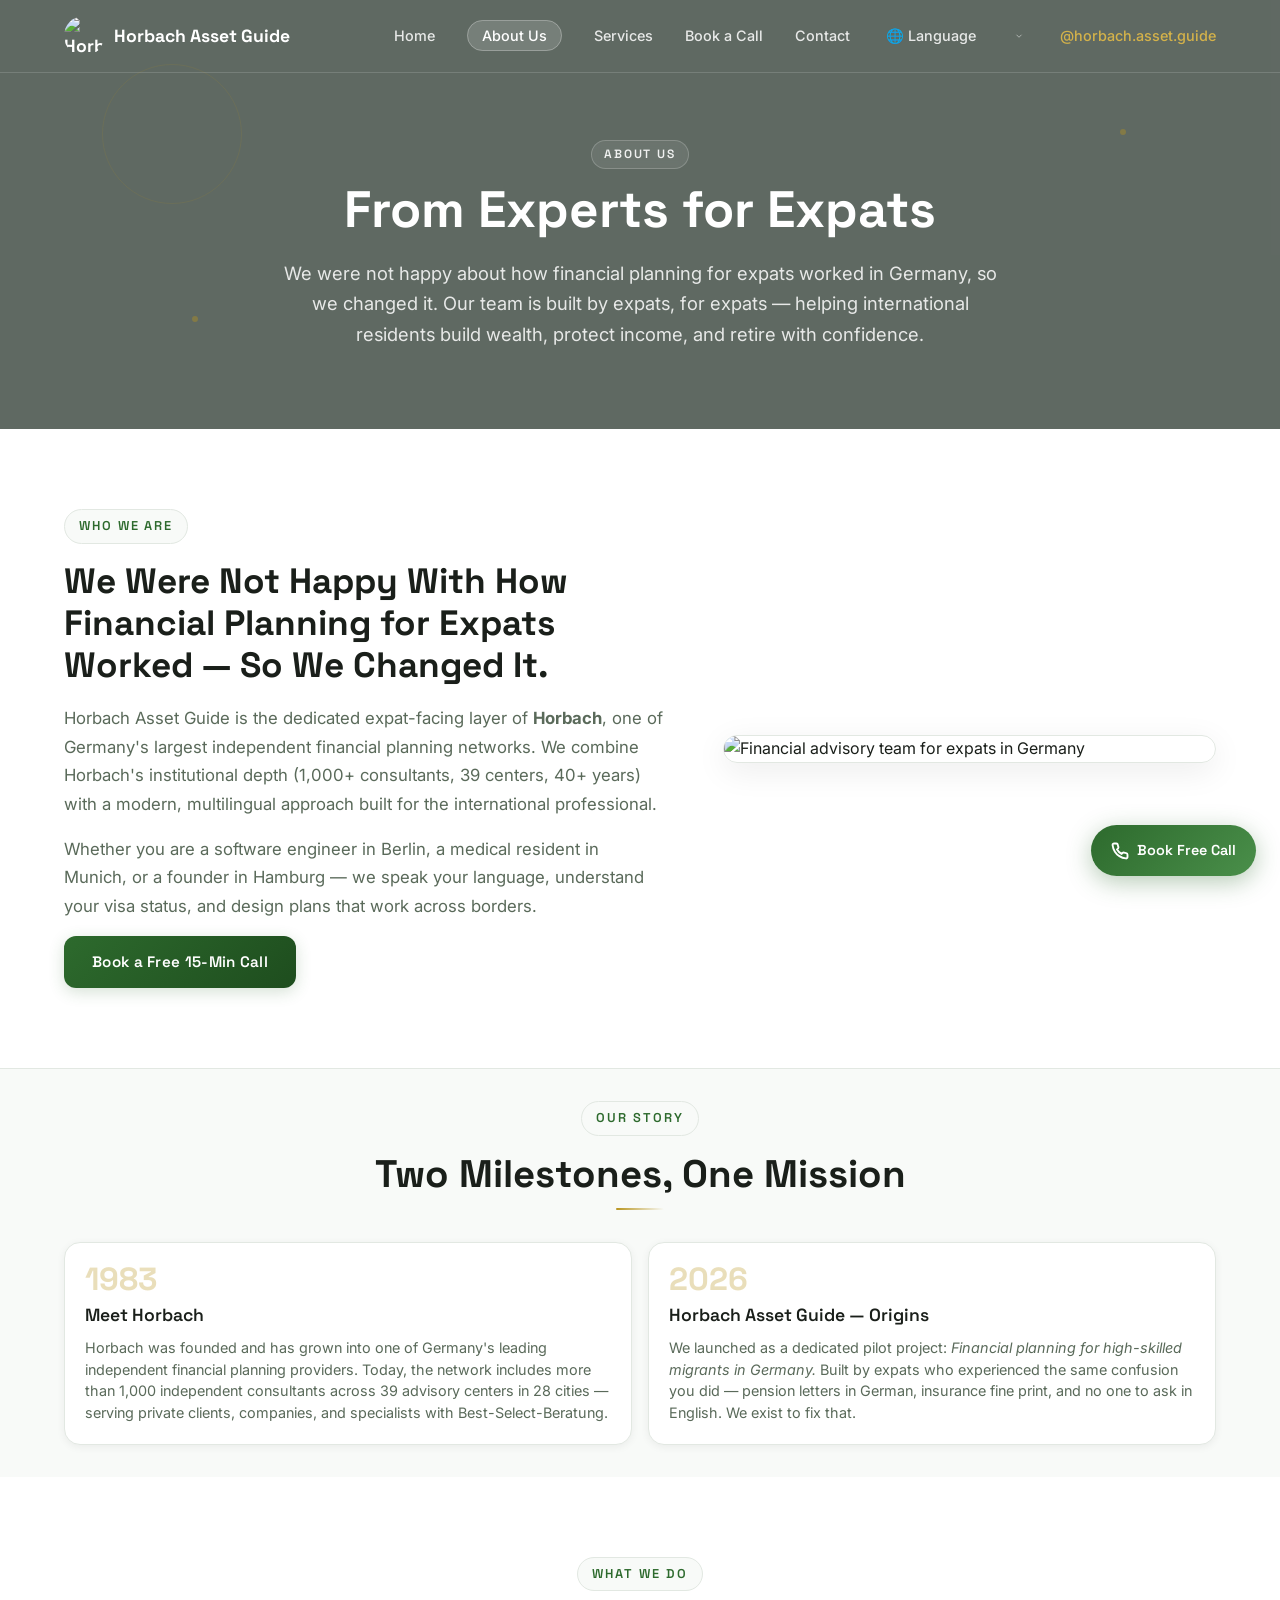
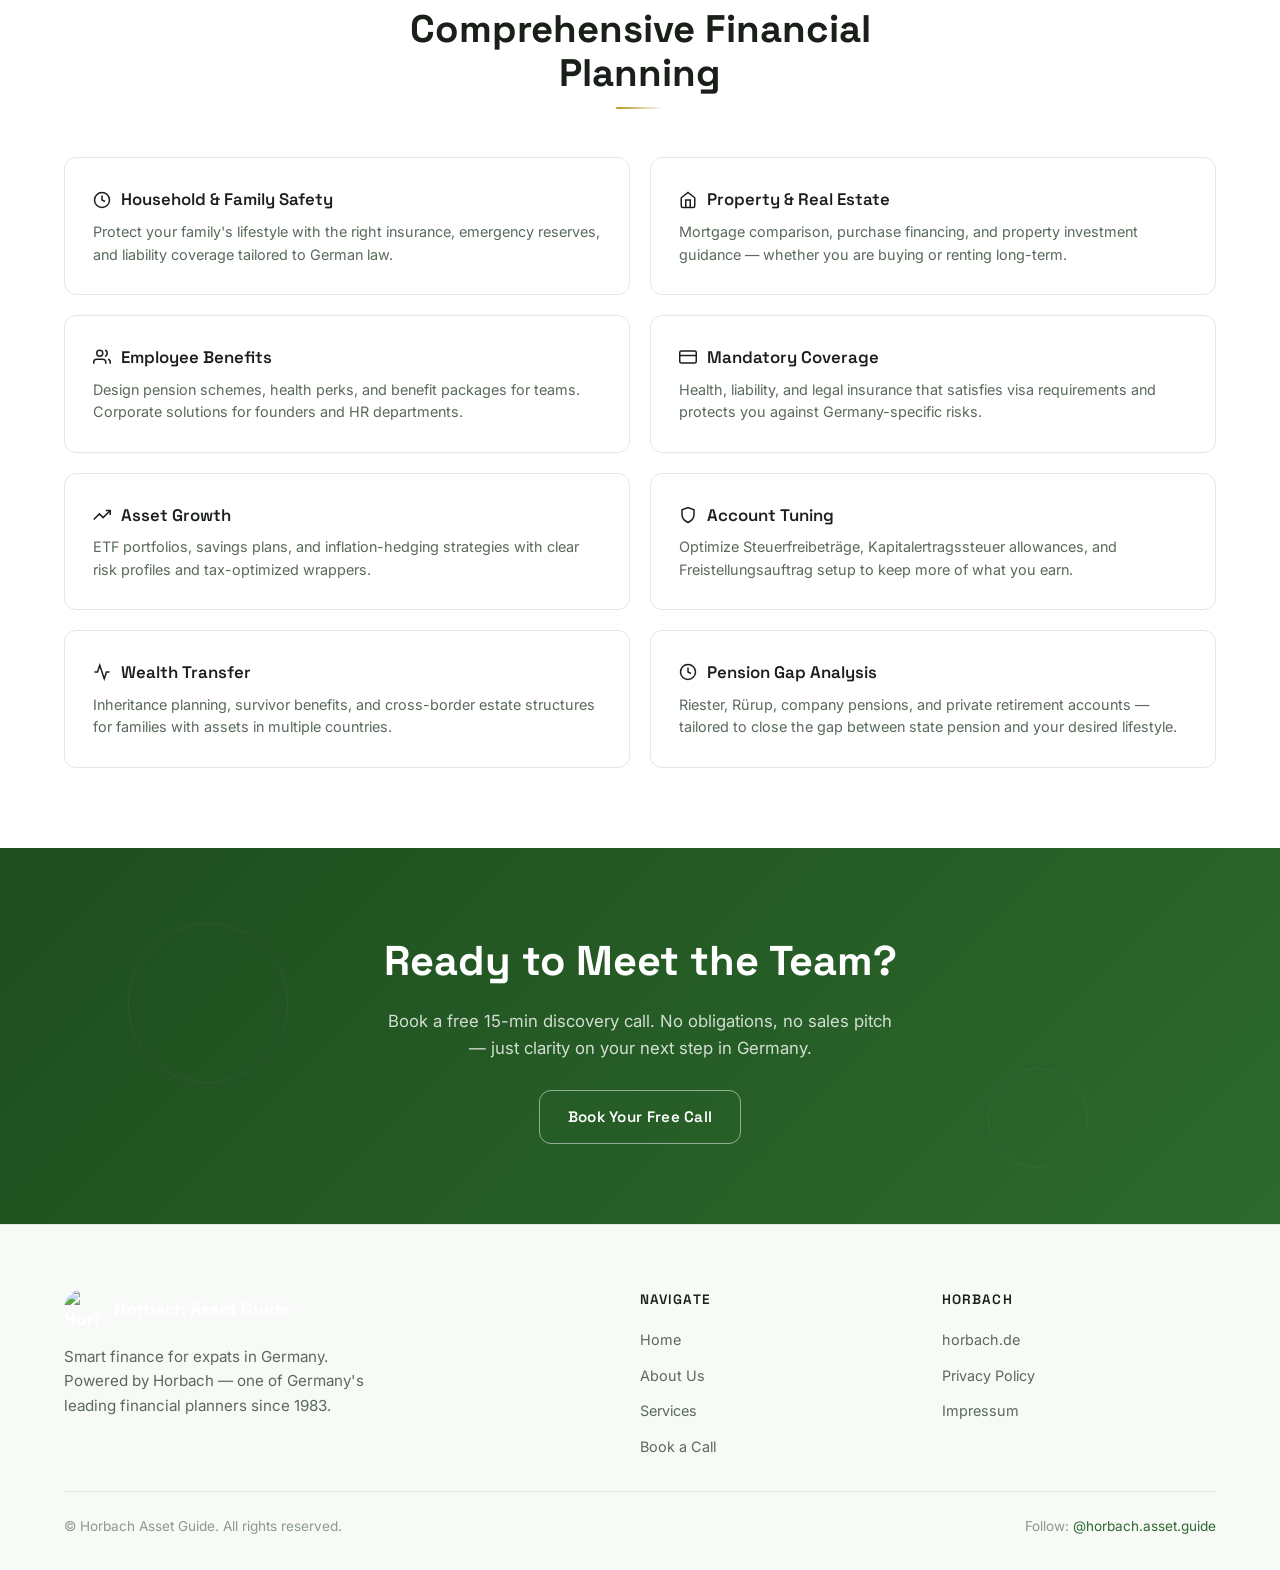
==== about.html @ ca07111d "Fix mobile menu: language card styling and active link visibility on scroll - Wrap language select i" ====
<!DOCTYPE html>
<html lang="en">
<head>
    <meta charset="UTF-8">
    <meta name="viewport" content="width=device-width, initial-scale=1.0">
    <title>About Us — Horbach Asset Guide</title>
    <meta name="description" content="From experts for expats. Horbach Asset Guide is the dedicated expat-facing layer of Horbach, one of Germany's leading financial planners since 1983.">
    <link rel="icon" type="image/png" href="logo.png">
    <link rel="preconnect" href="https://fonts.googleapis.com">
    <link rel="preconnect" href="https://fonts.gstatic.com" crossorigin>
    <link href="https://fonts.googleapis.com/css2?family=Inter:wght@300;400;500;600;700;800&family=Space+Grotesk:wght@400;500;600;700&display=swap" rel="stylesheet">
    <link rel="stylesheet" href="styles.css">
    <style>
        .abt-hero {
            position: relative;
            padding: 140px 0 80px;
            background: url('about-hero-bg.png') center/cover no-repeat;
            overflow: hidden;
        }
        .abt-hero::after {
            content: '';
            position: absolute;
            inset: 0;
            background: rgba(10, 25, 15, 0.65);
        }
        .abt-hero-deco {
            position: absolute;
            inset: 0;
            pointer-events: none;
            z-index: 1;
        }
        .abt-hero-content {
            position: relative;
            z-index: 2;
            text-align: center;
            max-width: 720px;
            margin: 0 auto;
        }
        .abt-hero h1 {
            font-family: var(--font-display);
            font-size: clamp(2.2rem, 5vw, 3.2rem);
            font-weight: 700;
            line-height: 1.15;
            color: #fff;
            margin-bottom: 18px;
        }
        .abt-hero p {
            font-size: 1.15rem;
            color: rgba(255,255,255,0.85);
            line-height: 1.65;
        }
        .abt-mission {
            padding: 80px 0;
            background: var(--color-bg);
        }
        .abt-mission-grid {
            display: grid;
            grid-template-columns: 1.1fr 0.9fr;
            gap: 56px;
            align-items: center;
        }
        @media (max-width: 900px) {
            .abt-mission-grid { grid-template-columns: 1fr; gap: 36px; }
        }
        .abt-mission-text h2 {
            font-family: var(--font-display);
            font-size: clamp(1.6rem, 3.5vw, 2.2rem);
            font-weight: 700;
            color: var(--color-text);
            margin-bottom: 18px;
            line-height: 1.2;
        }
        .abt-mission-text p {
            font-size: 1.05rem;
            color: var(--color-text-muted);
            line-height: 1.7;
            margin-bottom: 16px;
        }
        .abt-mission-visual {
            border-radius: var(--radius-lg);
            overflow: hidden;
            box-shadow: var(--shadow-md);
            border: 1px solid var(--color-border);
        }
        .abt-mission-visual img {
            width: 100%;
            height: auto;
            display: block;
        }
        .abt-timeline {
            padding: 32px 0;
            background: var(--color-bg-elevated);
            border-top: 1px solid var(--color-border);
        }
        .timeline-grid {
            display: grid;
            grid-template-columns: 1fr 1fr;
            gap: 16px;
            margin-top: 20px;
        }
        @media (max-width: 768px) {
            .timeline-grid { grid-template-columns: 1fr; }
        }
        .timeline-card {
            background: var(--color-bg-card);
            border: 1px solid var(--color-border);
            border-radius: var(--radius-lg);
            padding: 20px;
            transition: all var(--transition);
            box-shadow: var(--shadow-sm);
            position: relative;
            overflow: hidden;
        }
        .timeline-card:hover {
            border-color: var(--color-border-hover);
            transform: translateY(-3px);
            box-shadow: var(--shadow-md);
        }
        .timeline-card::before {
            content: '';
            position: absolute;
            top: 0;
            left: 0;
            right: 0;
            height: 2px;
            background: linear-gradient(90deg, var(--color-gold), var(--color-green));
            opacity: 0;
            transition: opacity 0.3s;
        }
        .timeline-card:hover::before { opacity: 1; }
        .timeline-year {
            font-family: var(--font-display);
            font-size: 2rem;
            font-weight: 700;
            color: var(--color-gold);
            opacity: 0.3;
            line-height: 1;
            margin-bottom: 6px;
        }
        .timeline-card h3 {
            font-family: var(--font-display);
            font-size: 1.1rem;
            font-weight: 600;
            margin-bottom: 8px;
            color: var(--color-text);
        }
        .timeline-card p {
            font-size: 0.9rem;
            color: var(--color-text-muted);
            line-height: 1.5;
        }
        .abt-focus {
            padding: 80px 0;
            background: var(--color-bg);
        }
        .focus-list {
            display: grid;
            grid-template-columns: repeat(2, 1fr);
            gap: 20px;
            margin-top: 48px;
        }
        @media (max-width: 768px) {
            .focus-list { grid-template-columns: 1fr; }
        }
        .focus-item {
            background: var(--color-bg-card);
            border: 1px solid var(--color-border);
            border-radius: var(--radius-md);
            padding: 28px;
            transition: all var(--transition);
        }
        .focus-item:hover {
            border-color: var(--color-green);
            transform: translateY(-3px);
            box-shadow: var(--shadow-sm);
        }
        .focus-item h4 {
            font-family: var(--font-display);
            font-size: 1.05rem;
            font-weight: 600;
            margin-bottom: 8px;
            color: var(--color-text);
            display: flex;
            align-items: center;
            gap: 10px;
        }
        .focus-item p {
            font-size: 0.9rem;
            color: var(--color-text-muted);
            line-height: 1.55;
        }
        .abt-cta {
            padding: 80px 0;
            background: linear-gradient(135deg, var(--color-green-dark), var(--color-green));
            text-align: center;
            position: relative;
            overflow: hidden;
        }
        .abt-cta .deco-ring {
            border-color: rgba(255,255,255,0.15);
            opacity: 0.3;
        }
        .abt-cta h2 {
            font-family: var(--font-display);
            font-size: clamp(1.8rem, 4vw, 2.6rem);
            font-weight: 700;
            color: #fff;
            margin-bottom: 14px;
            position: relative;
            z-index: 1;
        }
        .abt-cta p {
            font-size: 1.05rem;
            color: rgba(255,255,255,0.8);
            margin-bottom: 28px;
            max-width: 520px;
            margin-left: auto;
            margin-right: auto;
            position: relative;
            z-index: 1;
        }
    </style>
</head>
<body>
    <!-- Navigation -->
    <nav class="navbar">
        <div class="container nav-container">
            <a href="index.html" class="logo">
                <img src="logo.png" alt="Horbach Asset Guide" class="logo-img">
                <span class="logo-text">Horbach Asset Guide</span>
            </a>
            <button class="mobile-menu-btn" aria-label="Toggle menu">
                <span></span><span></span><span></span>
            </button>
            <ul class="nav-links">
                <li><a href="index.html">Home</a></li>
                <li><a href="about.html" class="active">About Us</a></li>
                <li><a href="services.html">Services</a></li>
                <li><a href="index.html#book">Book a Call</a></li>
                <li><a href="index.html#contact">Contact</a></li>
                <li class="nav-lang">
                    <div class="lang-card">
                        <select class="lang-select" id="langSelect" onchange="if(this.value){const u=encodeURIComponent(window.location.href);window.location.href='https://translate.google.com/translate?sl=en&tl='+this.value+'&u='+u;}">
                        <option value="" selected>🌐 Language</option>
                        <option value="es">Español</option>
                        <option value="fr">Français</option>
                        <option value="de">Deutsch</option>
                        <option value="zh-CN">中文</option>
                        <option value="hi">हिन्दी</option>
                        <option value="ar">العربية</option>
                        <option value="bn">বাংলা</option>
                        <option value="pt">Português</option>
                        <option value="ru">Русский</option>
                        <option value="ur">اردو</option>
                        <option value="id">Bahasa Indonesia</option>
                        <option value="ja">日本語</option>
                        <option value="tr">Türkçe</option>
                        <option value="vi">Tiếng Việt</option>
                        <option value="ko">한국어</option>
                        <option value="it">Italiano</option>
                        <option value="pl">Polski</option>
                        <option value="uk">Українська</option>
                        <option value="ro">Română</option>
                        <option value="ms">Melayu</option>
                        <option value="ta">தமிழ்</option>
                        <option value="te">తెలుగు</option>
                        <option value="fa">فارسی</option>
                        <option value="pa">ਪੰਜਾਬੀ</option>
                        <option value="sw">Kiswahili</option>
                    </select>
                    </div>
                </li>
                <li><a href="https://instagram.com/horbach.asset.guide" target="_blank" class="nav-ig">@horbach.asset.guide</a></li>
            </ul>
        </div>
    </nav>

    <!-- About Hero -->
    <section class="abt-hero">
        <div class="abt-hero-deco">
            <div class="deco-ring" style="top:15%;left:8%;width:140px;height:140px;"></div>
            <div class="deco-dot" style="top:30%;right:12%;"></div>
            <div class="deco-dot" style="bottom:25%;left:15%;"></div>
        </div>
        <div class="container">
            <div class="abt-hero-content">
                <span class="section-tag" style="color:rgba(255,255,255,0.9); border-color:rgba(255,255,255,0.2); background:rgba(255,255,255,0.08); backdrop-filter:blur(4px); font-size:0.75rem; padding:4px 12px; margin-bottom:12px;">About Us</span>
                <h1>From Experts for Expats</h1>
                <p>We were not happy about how financial planning for expats worked in Germany, so we changed it. Our team is built by expats, for expats — helping international residents build wealth, protect income, and retire with confidence.</p>
            </div>
        </div>
    </section>

    <!-- Mission -->
    <section class="abt-mission">
        <div class="container">
            <div class="abt-mission-grid">
                <div class="abt-mission-text">
                    <span class="section-tag">Who We Are</span>
                    <h2>We Were Not Happy With How Financial Planning for Expats Worked — So We Changed It.</h2>
                    <p>Horbach Asset Guide is the dedicated expat-facing layer of <strong>Horbach</strong>, one of Germany's largest independent financial planning networks. We combine Horbach's institutional depth (1,000+ consultants, 39 centers, 40+ years) with a modern, multilingual approach built for the international professional.</p>
                    <p>Whether you are a software engineer in Berlin, a medical resident in Munich, or a founder in Hamburg — we speak your language, understand your visa status, and design plans that work across borders.</p>
                    <a href="index.html#book" class="btn btn-primary">Book a Free 15-Min Call</a>
                </div>
                <div class="abt-mission-visual">
                    <img src="about.png" alt="Financial advisory team for expats in Germany">
                </div>
            </div>
        </div>
    </section>

    <!-- Timeline -->
    <section class="abt-timeline">
        <div class="container">
            <div class="section-header">
                <span class="section-tag">Our Story</span>
                <h2 class="section-title">Two Milestones, One Mission</h2>
                <div class="deco-line"></div>
            </div>
            <div class="timeline-grid">
                <div class="timeline-card">
                    <div class="timeline-year">1983</div>
                    <h3>Meet Horbach</h3>
                    <p>Horbach was founded and has grown into one of Germany's leading independent financial planning providers. Today, the network includes more than 1,000 independent consultants across 39 advisory centers in 28 cities — serving private clients, companies, and specialists with Best-Select-Beratung.</p>
                </div>
                <div class="timeline-card">
                    <div class="timeline-year">2026</div>
                    <h3>Horbach Asset Guide — Origins</h3>
                    <p>We launched as a dedicated pilot project: <em>Financial planning for high-skilled migrants in Germany.</em> Built by expats who experienced the same confusion you did — pension letters in German, insurance fine print, and no one to ask in English. We exist to fix that.</p>
                </div>
            </div>
        </div>
    </section>

    <!-- Focus Areas -->
    <section class="abt-focus">
        <div class="container">
            <div class="section-header">
                <span class="section-tag">What We Do</span>
                <h2 class="section-title">Comprehensive Financial Planning</h2>
                <div class="deco-line"></div>
            </div>
            <div class="focus-list">
                <div class="focus-item">
                    <h4><span class="specialty-icon"><svg width="18" height="18" viewBox="0 0 24 24" fill="none" stroke="currentColor" stroke-width="2"><circle cx="12" cy="12" r="10"/><path d="M12 6v6l4 2"/></svg></span>Household & Family Safety</h4>
                    <p>Protect your family's lifestyle with the right insurance, emergency reserves, and liability coverage tailored to German law.</p>
                </div>
                <div class="focus-item">
                    <h4><span class="specialty-icon"><svg width="18" height="18" viewBox="0 0 24 24" fill="none" stroke="currentColor" stroke-width="2"><path d="M3 9l9-7 9 7v11a2 2 0 0 1-2 2H5a2 2 0 0 1-2-2z"/><polyline points="9 22 9 12 15 12 15 22"/></svg></span>Property & Real Estate</h4>
                    <p>Mortgage comparison, purchase financing, and property investment guidance — whether you are buying or renting long-term.</p>
                </div>
                <div class="focus-item">
                    <h4><span class="specialty-icon"><svg width="18" height="18" viewBox="0 0 24 24" fill="none" stroke="currentColor" stroke-width="2"><path d="M17 21v-2a4 4 0 0 0-4-4H5a4 4 0 0 0-4 4v2"/><circle cx="9" cy="7" r="4"/><path d="M23 21v-2a4 4 0 0 0-3-3.87"/><path d="M16 3.13a4 4 0 0 1 0 7.75"/></svg></span>Employee Benefits</h4>
                    <p>Design pension schemes, health perks, and benefit packages for teams. Corporate solutions for founders and HR departments.</p>
                </div>
                <div class="focus-item">
                    <h4><span class="specialty-icon"><svg width="18" height="18" viewBox="0 0 24 24" fill="none" stroke="currentColor" stroke-width="2"><rect x="1" y="4" width="22" height="16" rx="2" ry="2"/><line x1="1" y1="10" x2="23" y2="10"/></svg></span>Mandatory Coverage</h4>
                    <p>Health, liability, and legal insurance that satisfies visa requirements and protects you against Germany-specific risks.</p>
                </div>
                <div class="focus-item">
                    <h4><span class="specialty-icon"><svg width="18" height="18" viewBox="0 0 24 24" fill="none" stroke="currentColor" stroke-width="2"><polyline points="23 6 13.5 15.5 8.5 10.5 1 18"/><polyline points="17 6 23 6 23 12"/></svg></span>Asset Growth</h4>
                    <p>ETF portfolios, savings plans, and inflation-hedging strategies with clear risk profiles and tax-optimized wrappers.</p>
                </div>
                <div class="focus-item">
                    <h4><span class="specialty-icon"><svg width="18" height="18" viewBox="0 0 24 24" fill="none" stroke="currentColor" stroke-width="2"><path d="M12 22s8-4 8-10V5l-8-3-8 3v7c0 6 8 10 8 10z"/></svg></span>Account Tuning</h4>
                    <p>Optimize Steuerfreibeträge, Kapitalertragssteuer allowances, and Freistellungsauftrag setup to keep more of what you earn.</p>
                </div>
                <div class="focus-item">
                    <h4><span class="specialty-icon"><svg width="18" height="18" viewBox="0 0 24 24" fill="none" stroke="currentColor" stroke-width="2"><path d="M22 12h-4l-3 9L9 3l-3 9H2"/></svg></span>Wealth Transfer</h4>
                    <p>Inheritance planning, survivor benefits, and cross-border estate structures for families with assets in multiple countries.</p>
                </div>
                <div class="focus-item">
                    <h4><span class="specialty-icon"><svg width="18" height="18" viewBox="0 0 24 24" fill="none" stroke="currentColor" stroke-width="2"><circle cx="12" cy="12" r="10"/><path d="M12 6v6l4 2"/></svg></span>Pension Gap Analysis</h4>
                    <p>Riester, Rürup, company pensions, and private retirement accounts — tailored to close the gap between state pension and your desired lifestyle.</p>
                </div>
            </div>
        </div>
    </section>

    <!-- Bottom CTA -->
    <section class="abt-cta">
        <div class="deco-ring" style="top:20%;left:10%;width:160px;height:160px;"></div>
        <div class="deco-ring" style="bottom:15%;right:15%;width:100px;height:100px;"></div>
        <div class="container">
            <h2>Ready to Meet the Team?</h2>
            <p>Book a free 15-min discovery call. No obligations, no sales pitch — just clarity on your next step in Germany.</p>
            <a href="index.html#book" class="btn btn-outline btn-white">Book Your Free Call</a>
        </div>
    </section>

    <!-- Footer -->
    <footer class="footer">
        <div class="container">
            <div class="footer-grid">
                <div class="footer-brand">
                    <a href="index.html" class="logo">
                        <img src="logo.png" alt="Horbach Asset Guide" class="logo-img">
                        <span class="logo-text">Horbach Asset Guide</span>
                    </a>
                    <p>Smart finance for expats in Germany. Powered by Horbach — one of Germany's leading financial planners since 1983.</p>
                </div>
                <div class="footer-links">
                    <h4>Navigate</h4>
                    <ul>
                        <li><a href="index.html">Home</a></li>
                        <li><a href="about.html">About Us</a></li>
                        <li><a href="services.html">Services</a></li>
                        <li><a href="index.html#book">Book a Call</a></li>
                    </ul>
                </div>
                <div class="footer-links">
                    <h4>Horbach</h4>
                    <ul>
                        <li><a href="https://www.horbach.de" target="_blank">horbach.de</a></li>
                        <li><a href="#">Privacy Policy</a></li>
                        <li><a href="#">Impressum</a></li>
                    </ul>
                </div>
            </div>
            <div class="footer-bottom">
                <p>© Horbach Asset Guide. All rights reserved.</p>
                <p class="footer-ig">Follow: <a href="https://instagram.com/horbach.asset.guide" target="_blank">@horbach.asset.guide</a></p>
            </div>
        </div>
    </footer>

    <!-- Sticky Book Button -->
    <a href="index.html#book" class="sticky-book-btn">
        <svg width="18" height="18" viewBox="0 0 24 24" fill="none" stroke="currentColor" stroke-width="2.5">
            <path d="M22 16.92v3a2 2 0 0 1-2.18 2 19.79 19.79 0 0 1-8.63-3.07 19.5 19.5 0 0 1-6-6 19.79 19.79 0 0 1-3.07-8.67A2 2 0 0 1 4.11 2h3a2 2 0 0 1 2 1.72c.127.96.361 1.903.7 2.81a2 2 0 0 1-.45 2.11L8.09 9.91a16 16 0 0 0 6 6l1.27-1.27a2 2 0 0 1 2.11-.45c.907.339 1.85.573 2.81.7A2 2 0 0 1 22 16.92z"/>
        </svg>
        <span class="sticky-text">Book Free Call</span>
    </a>

    <script>
    (function() {
        'use strict';
        const menuBtn = document.querySelector('.mobile-menu-btn');
        const navLinks = document.querySelector('.nav-links');
        if (menuBtn && navLinks) {
            menuBtn.addEventListener('click', () => {
                navLinks.classList.toggle('active');
                menuBtn.classList.toggle('active');
                menuBtn.setAttribute('aria-expanded', String(navLinks.classList.contains('active')));
            });
            navLinks.querySelectorAll('a').forEach(link => {
                link.addEventListener('click', () => {
                    navLinks.classList.remove('active');
                    menuBtn.classList.remove('active');
                    menuBtn.setAttribute('aria-expanded', 'false');
                });
            });
        }
        const navbar = document.querySelector('.navbar');
        window.addEventListener('scroll', () => {
            if (window.scrollY > 50) {
                navbar.classList.add('scrolled');
                navbar.style.padding = '12px 0';
            } else {
                navbar.classList.remove('scrolled');
                navbar.style.padding = '16px 0';
            }
        }, { passive: true });
    })();
    </script>
</body>
</html>
---- styles.css ----
/* ============================================
   Horbach Asset Guide — Landing Page Styles
   Light, clean, professional finance aesthetic
   ============================================ */

/* CSS Variables */
:root {
    --color-bg: #ffffff;
    --color-bg-elevated: #f8faf8;
    --color-bg-card: #ffffff;
    --color-border: #e2e8e2;
    --color-border-hover: #c5d4c5;

    --color-gold: #b8941f;
    --color-gold-light: #d4b24a;
    --color-gold-dark: #8f7318;
    --color-gold-glow: rgba(184, 148, 31, 0.12);

    --color-green: #2d6a2d;
    --color-green-light: #4a8f4a;
    --color-green-dark: #1e4d1e;

    --color-text: #1a1f1a;
    --color-text-muted: #5a6a5a;
    --color-text-dim: #8a9a8a;

    --font-body: 'Inter', -apple-system, BlinkMacSystemFont, sans-serif;
    --font-display: 'Space Grotesk', sans-serif;

    --radius-sm: 8px;
    --radius-md: 12px;
    --radius-lg: 16px;
    --radius-xl: 24px;

    --shadow-sm: 0 2px 8px rgba(0,0,0,0.06);
    --shadow-md: 0 8px 32px rgba(0,0,0,0.08);
    --shadow-gold: 0 0 40px var(--color-gold-glow);

    --transition: 0.25s ease;
}

/* Reset & Base */
*, *::before, *::after {
    box-sizing: border-box;
    margin: 0;
    padding: 0;
}

html {
    scroll-behavior: smooth;
    -webkit-font-smoothing: antialiased;
    -moz-osx-font-smoothing: grayscale;
}

body {
    font-family: var(--font-body);
    background: var(--color-bg);
    color: var(--color-text);
    line-height: 1.6;
    overflow-x: hidden;
}

a {
    color: inherit;
    text-decoration: none;
    transition: color var(--transition);
}

img, svg {
    display: block;
    max-width: 100%;
}

/* Container */
.container {
    width: 100%;
    max-width: 1200px;
    margin: 0 auto;
    padding: 0 24px;
}

/* Buttons */
.btn {
    display: inline-flex;
    align-items: center;
    justify-content: center;
    gap: 10px;
    padding: 14px 28px;
    border-radius: var(--radius-md);
    font-family: var(--font-display);
    font-weight: 600;
    font-size: 0.95rem;
    letter-spacing: 0.02em;
    cursor: pointer;
    border: none;
    transition: all var(--transition);
    white-space: nowrap;
}

.btn-primary {
    background: linear-gradient(135deg, var(--color-green) 0%, var(--color-green-dark) 100%);
    color: #ffffff;
    box-shadow: 0 4px 16px rgba(45, 106, 45, 0.2);
}

.btn-primary:hover {
    transform: translateY(-2px);
    box-shadow: 0 8px 24px rgba(45, 106, 45, 0.3);
}

.btn-outline {
    background: transparent;
    color: var(--color-text);
    border: 1.5px solid var(--color-border-hover);
}

.btn-outline:hover {
    border-color: var(--color-green);
    color: var(--color-green);
}

.btn-full {
    width: 100%;
}

.btn-white {
    color: #ffffff !important;
    border-color: rgba(255,255,255,0.5) !important;
}

.btn-white:hover {
    border-color: var(--color-gold-light) !important;
    color: var(--color-gold-light) !important;
}

/* Section Headers */
.section-header {
    text-align: center;
    margin-bottom: 32px;
}

.section-tag {
    display: inline-block;
    font-family: var(--font-display);
    font-size: 0.8rem;
    font-weight: 600;
    letter-spacing: 0.15em;
    text-transform: uppercase;
    color: var(--color-green);
    margin-bottom: 16px;
    padding: 6px 14px;
    border: 1px solid var(--color-border);
    border-radius: 100px;
    background: var(--color-bg-elevated);
}

.section-title {
    font-family: var(--font-display);
    font-size: clamp(1.6rem, 3.5vw, 2.4rem);
    font-weight: 700;
    line-height: 1.15;
    color: var(--color-text);
    max-width: 600px;
    margin: 0 auto;
}

.section-subtitle {
    color: var(--color-text-muted);
    margin-top: 16px;
    font-size: 1.05rem;
    max-width: 500px;
    margin-left: auto;
    margin-right: auto;
}

/* ============================================
   NAVIGATION
   ============================================ */
.navbar {
    position: fixed;
    top: 0;
    left: 0;
    right: 0;
    z-index: 1000;
    padding: 16px 0;
    background: transparent;
    border-bottom: 1px solid rgba(255, 255, 255, 0.15);
    transition: padding var(--transition), background var(--transition), border-color var(--transition);
}

.navbar.scrolled {
    background: rgba(255, 255, 255, 0.92);
    backdrop-filter: blur(20px) saturate(1.2);
    border-bottom-color: var(--color-border);
    box-shadow: 0 2px 16px rgba(0, 0, 0, 0.06);
}

.nav-container {
    display: flex;
    align-items: center;
    justify-content: space-between;
}

.logo {
    display: flex;
    align-items: center;
    gap: 10px;
    font-family: var(--font-display);
    font-weight: 700;
    font-size: 1.1rem;
    color: #ffffff;
    transition: color var(--transition);
}

.navbar.scrolled .logo {
    color: var(--color-text);
}

.logo-icon {
    display: flex;
    align-items: center;
    justify-content: center;
    width: 36px;
    height: 36px;
    background: linear-gradient(135deg, var(--color-green) 0%, var(--color-green-dark) 100%);
    color: #ffffff;
    border-radius: var(--radius-sm);
    font-size: 0.85rem;
    font-weight: 800;
    letter-spacing: 0.05em;
}

.logo-img {
    width: 40px;
    height: 40px;
    border-radius: 50%;
    object-fit: cover;
    flex-shrink: 0;
}

.logo-text {
    display: none;
}

@media (min-width: 480px) {
    .logo-text {
        display: inline;
    }
}

.nav-links {
    display: flex;
    align-items: center;
    gap: 32px;
    list-style: none;
}

.nav-links a {
    font-size: 0.9rem;
    font-weight: 500;
    color: rgba(255, 255, 255, 0.85);
    position: relative;
    transition: color var(--transition);
}

.nav-links a:hover {
    color: #ffffff;
}

.nav-links a::after {
    content: '';
    position: absolute;
    bottom: -4px;
    left: 0;
    width: 0;
    height: 2px;
    background: var(--color-gold);
    transition: width var(--transition);
    border-radius: 2px;
}

.nav-links a:hover::after {
    width: 100%;
}

.navbar.scrolled .nav-links a {
    color: var(--color-text-muted);
}

.navbar.scrolled .nav-links a:hover {
    color: var(--color-text);
}

.navbar.scrolled .nav-links a::after {
    background: var(--color-green);
}

.nav-ig {
    color: var(--color-gold-light) !important;
}

.nav-ig:hover {
    color: #ffffff !important;
}

.navbar.scrolled .nav-ig {
    color: var(--color-green) !important;
}

.nav-ig::after {
    display: none !important;
}

/* Language Selector in Nav */
.nav-lang {
    position: relative;
}

.lang-select {
    appearance: none;
    -webkit-appearance: none;
    background: transparent;
    border: none;
    font-family: var(--font-body);
    font-size: 0.9rem;
    font-weight: 500;
    color: rgba(255, 255, 255, 0.85);
    cursor: pointer;
    padding: 4px 20px 4px 4px;
    background-image: url("data:image/svg+xml,%3Csvg xmlns='http://www.w3.org/2000/svg' width='10' height='10' viewBox='0 0 24 24' fill='none' stroke='rgba(255,255,255,0.6)' stroke-width='2'%3E%3Cpolyline points='6 9 12 15 18 9'/%3E%3C/svg%3E");
    background-repeat: no-repeat;
    background-position: right 4px center;
}

.navbar.scrolled .lang-select {
    color: var(--color-text-muted);
    background-image: url("data:image/svg+xml,%3Csvg xmlns='http://www.w3.org/2000/svg' width='10' height='10' viewBox='0 0 24 24' fill='none' stroke='%235a6a5a' stroke-width='2'%3E%3Cpolyline points='6 9 12 15 18 9'/%3E%3C/svg%3E");
}

.lang-select:focus {
    outline: none;
}

.lang-select option {
    color: var(--color-text);
    background: var(--color-bg-card);
}

@media (max-width: 768px) {
    .nav-links .nav-lang {
        width: auto;
        border-bottom: none;
        opacity: 0;
        transform: translateX(40px);
        transition: opacity 0.4s ease, transform 0.4s cubic-bezier(0.16, 1, 0.3, 1);
    }

    .nav-links.active .nav-lang {
        opacity: 1;
        transform: translateX(0);
        transition-delay: 0.30s;
    }

    .nav-links .nav-lang .lang-card {
        display: flex;
        align-items: center;
        padding: 14px 24px;
        background: rgba(0,0,0,0.72);
        border-radius: var(--radius-md);
        backdrop-filter: blur(14px) saturate(1.2);
        -webkit-backdrop-filter: blur(14px) saturate(1.2);
        border: 1px solid rgba(255,255,255,0.08);
        box-shadow: 0 6px 24px rgba(0,0,0,0.28);
        width: auto;
        min-width: 160px;
        transition: all 0.25s ease;
        cursor: pointer;
        gap: 6px;
    }

    .nav-links .nav-lang .lang-card:hover {
        background: rgba(0,0,0,0.88);
        transform: translateX(-6px);
        box-shadow: 0 8px 30px rgba(0,0,0,0.35);
    }

    .nav-links .nav-lang .lang-card .lang-select {
        appearance: none;
        -webkit-appearance: none;
        background: transparent;
        border: none;
        font-family: var(--font-body);
        font-size: 0.95rem;
        font-weight: 500;
        color: rgba(255,255,255,0.82);
        cursor: pointer;
        padding: 0 20px 0 0;
        flex: 1;
        background-image: url("data:image/svg+xml,%3Csvg xmlns='http://www.w3.org/2000/svg' width='10' height='10' viewBox='0 0 24 24' fill='none' stroke='rgba(255,255,255,0.6)' stroke-width='2'%3E%3Cpolyline points='6 9 12 15 18 9'/%3E%3C/svg%3E");
        background-repeat: no-repeat;
        background-position: right center;
    }

    .nav-links .nav-lang .lang-card .lang-select:focus {
        outline: none;
    }

    .nav-links .nav-lang .lang-card .lang-select option {
        color: var(--color-text);
        background: #1a1a1a;
    }
}

/* Mobile Menu */
.mobile-menu-btn {
    display: none;
    flex-direction: column;
    gap: 5px;
    background: none;
    border: none;
    cursor: pointer;
    padding: 4px;
}

.mobile-menu-btn span {
    display: block;
    width: 24px;
    height: 2px;
    background: #ffffff;
    border-radius: 2px;
    transition: all var(--transition);
}

.navbar.scrolled .mobile-menu-btn span {
    background: var(--color-text);
}

@media (max-width: 768px) {
    .mobile-menu-btn {
        display: flex;
    }

    /* Animated hamburger → X when open */
    .mobile-menu-btn.active span:nth-child(1) {
        transform: translateY(7px) rotate(45deg);
    }
    .mobile-menu-btn.active span:nth-child(2) {
        opacity: 0;
    }
    .mobile-menu-btn.active span:nth-child(3) {
        transform: translateY(-7px) rotate(-45deg);
    }

    .nav-links {
        position: fixed;
        top: 68px;
        left: 0;
        right: 0;
        bottom: 0;
        background: transparent;
        flex-direction: column;
        align-items: flex-end;
        justify-content: center;
        padding: 24px 20px;
        gap: 10px;
        transform: translateX(100%);
        transition: transform 0.4s cubic-bezier(0.16, 1, 0.3, 1);
        border-top: none;
        pointer-events: none;
    }

    .nav-links.active {
        transform: translateX(0);
        pointer-events: auto;
    }

    .nav-links li {
        width: auto;
        border-bottom: none;
        opacity: 0;
        transform: translateX(40px);
        transition: opacity 0.4s ease, transform 0.4s cubic-bezier(0.16, 1, 0.3, 1);
    }

    .nav-links.active li {
        opacity: 1;
        transform: translateX(0);
    }

    .nav-links.active li:nth-child(1) { transition-delay: 0.05s; }
    .nav-links.active li:nth-child(2) { transition-delay: 0.10s; }
    .nav-links.active li:nth-child(3) { transition-delay: 0.15s; }
    .nav-links.active li:nth-child(4) { transition-delay: 0.20s; }
    .nav-links.active li:nth-child(5) { transition-delay: 0.25s; }

    .nav-links a {
        display: block;
        padding: 14px 24px;
        font-size: 0.95rem;
        font-weight: 500;
        color: rgba(255,255,255,0.82);
        background: rgba(0,0,0,0.72);
        border-radius: var(--radius-md);
        backdrop-filter: blur(14px) saturate(1.2);
        -webkit-backdrop-filter: blur(14px) saturate(1.2);
        border: 1px solid rgba(255,255,255,0.08);
        box-shadow: 0 6px 24px rgba(0,0,0,0.28);
        transition: all 0.25s ease;
    }

    .nav-links a:hover {
        background: rgba(0,0,0,0.88);
        color: #ffffff;
        transform: translateX(-6px);
        box-shadow: 0 8px 30px rgba(0,0,0,0.35);
    }

    .nav-links a::after {
        display: none;
    }

    /* Override desktop .active styles inside mobile menu */
    .nav-links a.active,
    .navbar.scrolled .nav-links a.active {
        color: rgba(255,255,255,0.82);
        background: rgba(0,0,0,0.72);
        border: 1px solid rgba(255,255,255,0.08);
        border-radius: var(--radius-md);
        padding: 14px 24px;
        backdrop-filter: blur(14px) saturate(1.2);
        -webkit-backdrop-filter: blur(14px) saturate(1.2);
        box-shadow: 0 6px 24px rgba(0,0,0,0.28);
    }

    .nav-links a.active:hover,
    .navbar.scrolled .nav-links a.active:hover {
        background: rgba(0,0,0,0.88);
        color: #ffffff;
        transform: translateX(-6px);
        box-shadow: 0 8px 30px rgba(0,0,0,0.35);
    }

    /* Override desktop scrolled color so mobile menu text stays white on dark cards */
    .navbar.scrolled .nav-links a {
        color: rgba(255,255,255,0.82);
    }
    .navbar.scrolled .nav-links a:hover {
        color: #ffffff;
    }

    .nav-links .nav-ig,
    .navbar.scrolled .nav-links .nav-ig {
        color: rgba(255,255,255,0.82) !important;
    }

    .nav-links .nav-ig:hover,
    .navbar.scrolled .nav-links .nav-ig:hover {
        color: #ffffff !important;
    }
}

/* ============================================
   HERO
   ============================================ */
.hero {
    position: relative;
    min-height: 85vh;
    display: flex;
    align-items: center;
    justify-content: center;
    padding: 100px 0 48px;
    overflow: hidden;
}

.hero-bg {
    position: absolute;
    inset: 0;
    background: url('hero-bg.png') center/cover no-repeat;
    z-index: 0;
}

.hero-bg::after {
    content: '';
    position: absolute;
    inset: 0;
    background: rgba(10, 25, 15, 0.55);
}

.hero-shapes {
    display: none;
}

.hero-content {
    position: relative;
    z-index: 1;
    text-align: center;
    max-width: 800px;
}

.hero-badge {
    display: inline-flex;
    align-items: center;
    gap: 8px;
    padding: 8px 16px;
    background: rgba(255,255,255,0.12);
    border: 1px solid rgba(255,255,255,0.2);
    border-radius: 100px;
    font-size: 0.85rem;
    font-weight: 500;
    color: rgba(255,255,255,0.9);
    margin-bottom: 32px;
    backdrop-filter: blur(8px);
}

.badge-dot {
    width: 8px;
    height: 8px;
    background: var(--color-green-light);
    border-radius: 50%;
    animation: pulse 2s ease-in-out infinite;
}

@keyframes pulse {
    0%, 100% { opacity: 1; }
    50% { opacity: 0.4; }
}

.hero-title {
    font-family: var(--font-display);
    font-size: clamp(2rem, 4.5vw, 3.2rem);
    font-weight: 700;
    line-height: 1.1;
    color: #ffffff;
    margin-bottom: 18px;
}

.gradient-text {
    background: linear-gradient(135deg, #ffffff 0%, var(--color-gold-light) 100%);
    -webkit-background-clip: text;
    -webkit-text-fill-color: transparent;
    background-clip: text;
}

.hero-subtitle {
    font-size: clamp(0.95rem, 1.8vw, 1.1rem);
    color: rgba(255,255,255,0.85);
    max-width: 520px;
    margin: 0 auto 28px;
    line-height: 1.6;
}

.hero-cta {
    display: flex;
    flex-wrap: wrap;
    gap: 16px;
    justify-content: center;
    margin-bottom: 32px;
}

.hero-cta .btn-outline {
    color: #ffffff;
    border-color: rgba(255,255,255,0.4);
}

.hero-cta .btn-outline:hover {
    border-color: var(--color-gold);
    color: var(--color-gold-light);
}

.hero-stats {
    display: flex;
    justify-content: center;
    gap: 28px;
    flex-wrap: wrap;
}

.stat {
    text-align: center;
}

.stat-number {
    display: block;
    font-family: var(--font-display);
    font-size: 1.8rem;
    font-weight: 700;
    color: #ffffff;
    margin-bottom: 4px;
}

.stat-label {
    font-size: 0.8rem;
    color: rgba(255,255,255,0.7);
    letter-spacing: 0.05em;
    text-transform: uppercase;
}

/* ============================================
   EXPERT TRUST BAR
   ============================================ */
.expert-bar {
    padding: 10px 0;
    background: var(--color-bg);
    border-bottom: 1px solid var(--color-border);
}

.expert-bar-inner {
    display: flex;
    align-items: center;
    justify-content: center;
    gap: 16px;
    flex-wrap: wrap;
}

.expert-bar-tag {
    font-family: var(--font-display);
    font-size: 0.85rem;
    font-weight: 700;
    color: var(--color-green);
    text-transform: uppercase;
    letter-spacing: 0.08em;
}

.expert-bar-divider {
    width: 1px;
    height: 16px;
    background: var(--color-border-hover);
}

.expert-bar-items {
    display: flex;
    gap: 16px;
    flex-wrap: wrap;
    font-size: 0.8rem;
    color: var(--color-text-muted);
}

.expert-bar-items span {
    display: inline-flex;
    align-items: center;
    gap: 4px;
}

@media (max-width: 640px) {
    .expert-bar-inner {
        flex-direction: column;
        gap: 6px;
    }
    .expert-bar-divider {
        display: none;
    }
    .expert-bar-items {
        gap: 10px;
        justify-content: center;
    }
}

.nav-links a.active {
    color: #ffffff;
    background: rgba(255,255,255,0.15);
    border: 1px solid rgba(255,255,255,0.25);
    padding: 6px 14px;
    border-radius: 100px;
    backdrop-filter: blur(4px);
}

.nav-links a.active::after {
    display: none;
}

.navbar.scrolled .nav-links a.active {
    color: var(--color-green);
    background: rgba(45, 106, 45, 0.08);
    border-color: rgba(45, 106, 45, 0.15);
}

.navbar.scrolled .nav-links a.active:hover {
    color: var(--color-green-dark);
}

/* ============================================
   ABOUT
   ============================================ */
.about {
    padding: 24px 0;
    background: var(--color-bg-elevated);
    border-top: 1px solid var(--color-border);
}

.about-split {
    display: grid;
    grid-template-columns: 1.05fr 0.95fr;
    gap: 16px;
    align-items: center;
}

.about-image-wrap {
    border-radius: var(--radius-md);
    overflow: hidden;
    box-shadow: var(--shadow-sm);
    border: 1px solid var(--color-border);
    background: var(--color-bg-card);
}

.about-image-wrap img {
    width: 100%;
    height: auto;
    display: block;
}

.about-content {
    display: flex;
    flex-direction: column;
    gap: 14px;
}

.about-header {
    text-align: left;
}

.about-header .section-tag {
    margin-bottom: 6px;
}

.about-header .section-title {
    margin-bottom: 0;
}

.about-header .deco-line {
    margin: 8px 0 0;
}

.about-lead {
    font-size: 0.95rem;
    color: var(--color-text-muted);
    line-height: 1.5;
    margin-top: 10px;
    max-width: 440px;
}

.about-points {
    display: flex;
    flex-direction: column;
    gap: 8px;
}

.about-point {
    display: flex;
    gap: 10px;
    align-items: flex-start;
    padding: 10px;
    background: var(--color-bg-card);
    border: 1px solid var(--color-border);
    border-radius: var(--radius-md);
    transition: all var(--transition);
    box-shadow: var(--shadow-sm);
}

.about-point:hover {
    border-color: var(--color-border-hover);
    transform: translateY(-2px);
    box-shadow: var(--shadow-md);
}

.about-point-icon {
    width: 32px;
    height: 32px;
    flex-shrink: 0;
    display: flex;
    align-items: center;
    justify-content: center;
    background: var(--color-bg-elevated);
    border: 1px solid var(--color-border);
    border-radius: var(--radius-sm);
    color: var(--color-green);
}

.about-point-icon svg {
    width: 16px;
    height: 16px;
}

.about-point-body h4 {
    font-family: var(--font-display);
    font-size: 0.9rem;
    font-weight: 600;
    margin-bottom: 2px;
    color: var(--color-text);
}

.about-point-body p {
    font-size: 0.82rem;
    color: var(--color-text-muted);
    line-height: 1.4;
}

@media (max-width: 900px) {
    .about-split {
        grid-template-columns: 1fr;
        gap: 20px;
    }
    .about-image-wrap {
        order: -1;
        max-width: 400px;
        margin: 0 auto;
    }
    .about-header {
        text-align: center;
    }
    .about-header .deco-line {
        margin: 8px auto 0;
    }
    .about-lead {
        margin: 10px auto 0;
    }
}

/* ============================================
   DECORATIVE ELEMENTS
   ============================================ */
.deco-dot {
    position: absolute;
    width: 6px;
    height: 6px;
    background: var(--color-gold);
    border-radius: 50%;
    opacity: 0.4;
}

.deco-ring {
    position: absolute;
    width: 120px;
    height: 120px;
    border: 1.5px solid var(--color-gold);
    border-radius: 50%;
    opacity: 0.12;
}

.deco-line {
    width: 48px;
    height: 2px;
    background: linear-gradient(90deg, var(--color-gold), transparent);
    margin: 12px auto 0;
    border-radius: 2px;
}

.section-header {
    text-align: center;
    margin-bottom: 32px;
    position: relative;
}

/* ============================================
   HORBACH CREDIBILITY
   ============================================ */
.horbach-cred {
    padding: 24px 0;
    background: var(--color-bg-elevated);
    border-top: 1px solid var(--color-border);
    border-bottom: 1px solid var(--color-border);
}

.horbach-cred .section-tag {
    background: var(--color-bg-card);
    border-color: var(--color-border);
    color: var(--color-green);
}

.horbach-cred .section-title {
    color: var(--color-text);
}

.cred-header {
    text-align: center;
    margin-bottom: 16px;
}

.cred-stats {
    display: grid;
    grid-template-columns: repeat(auto-fit, minmax(120px, 1fr));
    gap: 10px;
    max-width: 700px;
    margin: 0 auto 20px;
    text-align: center;
}

.cred-stat {
    display: flex;
    flex-direction: column;
    gap: 4px;
    padding: 12px 8px;
    background: var(--color-bg-card);
    border: 1px solid var(--color-border);
    border-radius: var(--radius-md);
    box-shadow: var(--shadow-sm);
}

.cred-number {
    font-family: var(--font-display);
    font-size: 1.8rem;
    font-weight: 700;
    color: var(--color-green);
    line-height: 1;
}

.cred-label {
    font-size: 0.7rem;
    color: var(--color-text-muted);
    text-transform: uppercase;
    letter-spacing: 0.06em;
}

.cred-body {
    display: grid;
    grid-template-columns: 1.2fr 0.8fr 1fr;
    gap: 16px;
    max-width: 1100px;
    margin: 0 auto;
    align-items: start;
}

@media (max-width: 900px) {
    .cred-body {
        grid-template-columns: 1fr 1fr;
        gap: 20px;
    }
    .cred-visual {
        display: none;
    }
}

@media (max-width: 640px) {
    .cred-body {
        grid-template-columns: 1fr;
    }
}

.cred-left h3,
.cred-right h3 {
    font-family: var(--font-display);
    font-size: 1.05rem;
    font-weight: 600;
    color: var(--color-text);
    margin-bottom: 8px;
}

.cred-left p {
    color: var(--color-text-muted);
    font-size: 0.9rem;
    line-height: 1.5;
    margin-bottom: 8px;
}

.cred-list {
    list-style: none;
    display: flex;
    flex-direction: column;
    gap: 6px;
}

.cred-list li {
    display: flex;
    align-items: center;
    gap: 6px;
    color: var(--color-text);
    font-size: 0.85rem;
}

.cred-list svg {
    flex-shrink: 0;
    color: var(--color-green);
    width: 16px;
    height: 16px;
}

.cred-visual {
    display: flex;
    align-items: center;
    justify-content: center;
}

.cred-visual img {
    width: 100%;
    max-width: 280px;
    height: auto;
    border-radius: var(--radius-md);
    object-fit: contain;
}

/* ============================================
   CLIENT TABS
   ============================================ */
.clients {
    padding: 48px 0;
    background: var(--color-bg);
    border-top: 1px solid var(--color-border);
}

.clients-tabs {
    display: flex;
    justify-content: center;
    gap: 12px;
    margin-bottom: 32px;
    flex-wrap: wrap;
}

.clients-tab {
    padding: 12px 28px;
    border: 1px solid var(--color-border);
    border-radius: 100px;
    background: var(--color-bg-card);
    color: var(--color-text-muted);
    font-family: var(--font-display);
    font-weight: 600;
    font-size: 0.9rem;
    cursor: pointer;
    transition: all var(--transition);
}

.clients-tab:hover {
    border-color: var(--color-green);
    color: var(--color-green);
}

.clients-tab.active {
    background: linear-gradient(135deg, var(--color-green) 0%, var(--color-green-dark) 100%);
    color: #ffffff;
    border-color: var(--color-green);
    box-shadow: 0 4px 16px rgba(45, 106, 45, 0.2);
}

.clients-panels {
    position: relative;
}

.clients-panel {
    display: none;
    animation: fadeIn 0.4s ease;
}

.clients-panel.active {
    display: block;
}

@keyframes fadeIn {
    from { opacity: 0; transform: translateY(10px); }
    to { opacity: 1; transform: translateY(0); }
}

.clients-panel-grid {
    display: grid;
    grid-template-columns: repeat(auto-fit, minmax(300px, 1fr));
    gap: 24px;
}

.clients-panel-card {
    background: var(--color-bg-card);
    border: 1px solid var(--color-border);
    border-radius: var(--radius-lg);
    padding: 20px;
    transition: all var(--transition);
    box-shadow: var(--shadow-sm);
}

.clients-panel-card:hover {
    border-color: var(--color-border-hover);
    transform: translateY(-4px);
    box-shadow: var(--shadow-md);
}

.clients-panel-card h4 {
    font-family: var(--font-display);
    font-size: 1.15rem;
    font-weight: 600;
    color: var(--color-text);
    margin-bottom: 10px;
}

.clients-panel-card p {
    color: var(--color-text-muted);
    font-size: 0.95rem;
    line-height: 1.6;
}

/* ============================================
   SERVICES
   ============================================ */
.services {
    position: relative;
    padding: 24px 0;
    background: var(--color-bg);
    overflow: hidden;
}

.services .section-header {
    margin-bottom: 20px;
}

.services::before {
    content: '';
    position: absolute;
    inset: 0;
    background: url('chart-bg.png') center/cover no-repeat;
    filter: blur(12px) saturate(1.4);
    opacity: 0.55;
    z-index: 0;
    pointer-events: none;
}

.services .container {
    position: relative;
    z-index: 1;
}

.services-grid {
    display: grid;
    grid-template-columns: repeat(3, 1fr);
    gap: 0;
}

@media (max-width: 800px) {
    .services-grid {
        grid-template-columns: 1fr;
    }
    .services-grid > .service-item {
        grid-column: auto !important;
        grid-row: auto !important;
    }
}

.service-item {
    padding: 14px;
    border-bottom: 1px solid var(--color-border);
    border-right: 1px solid var(--color-border);
    transition: background var(--transition);
}

.service-item:hover {
    background: var(--color-bg-elevated);
}

.service-num {
    font-family: var(--font-display);
    font-size: 0.7rem;
    font-weight: 700;
    color: var(--color-gold);
    letter-spacing: 0.1em;
    display: block;
    margin-bottom: 6px;
}

.service-item h4 {
    font-family: var(--font-display);
    font-size: 1rem;
    font-weight: 600;
    margin-bottom: 4px;
    color: var(--color-text);
}

.service-item p {
    color: var(--color-text-muted);
    font-size: 0.85rem;
    line-height: 1.45;
}

/* ============================================
   REVIEWS
   ============================================ */
.reviews {
    padding: 24px 0;
    background: var(--color-bg);
    border-top: 1px solid var(--color-border);
}

.reviews .section-header {
    margin-bottom: 20px;
}

.reviews-carousel-wrapper {
    position: relative;
    display: flex;
    align-items: center;
    gap: 10px;
    max-width: 900px;
    margin: 0 auto;
}

.reviews-carousel {
    overflow: hidden;
    flex: 1;
    cursor: grab;
    touch-action: pan-y;
}

.reviews-carousel:active {
    cursor: grabbing;
}

.reviews-track {
    display: flex;
    gap: 12px;
    transition: transform 0.4s cubic-bezier(0.16, 1, 0.3, 1);
    will-change: transform;
}

.review-card {
    flex: 0 0 100%;
    background: var(--color-bg-card);
    border: 1px solid var(--color-border);
    border-radius: var(--radius-md);
    padding: 14px;
    box-shadow: var(--shadow-sm);
    user-select: none;
}

@media (min-width: 640px) {
    .review-card {
        flex: 0 0 calc(50% - 6px);
    }
}

.review-stars {
    margin-bottom: 8px;
    font-size: 1rem;
    color: var(--color-gold);
    letter-spacing: 2px;
}

.review-text {
    font-size: 0.9rem;
    line-height: 1.5;
    color: var(--color-text);
    margin-bottom: 12px;
    font-style: italic;
}

.review-author {
    display: flex;
    flex-direction: column;
    gap: 0;
}

.review-name {
    font-weight: 600;
    font-size: 0.85rem;
    color: var(--color-text);
}

.review-date {
    font-size: 0.75rem;
    color: var(--color-text-dim);
}

.reviews-nav {
    width: 36px;
    height: 36px;
    display: flex;
    align-items: center;
    justify-content: center;
    background: var(--color-bg-card);
    border: 1px solid var(--color-border);
    border-radius: 50%;
    color: var(--color-text-muted);
    cursor: pointer;
    flex-shrink: 0;
    transition: all var(--transition);
    padding: 0;
}

.reviews-nav svg {
    width: 18px;
    height: 18px;
}

.reviews-nav:hover {
    border-color: var(--color-green);
    color: var(--color-green);
    transform: scale(1.05);
}

@media (max-width: 640px) {
    .reviews-nav {
        display: none;
    }
}

.reviews-dots {
    display: flex;
    justify-content: center;
    gap: 6px;
    margin-top: 16px;
}

.reviews-dots .dot {
    width: 6px;
    height: 6px;
    border-radius: 50%;
    background: var(--color-border-hover);
    border: none;
    cursor: pointer;
    transition: all var(--transition);
    padding: 0;
}

.reviews-dots .dot.active {
    background: var(--color-green);
    width: 20px;
    border-radius: 3px;
}

.reviews-source {
    text-align: center;
    margin-top: 14px;
    font-size: 0.8rem;
    color: var(--color-text-dim);
    display: flex;
    align-items: center;
    justify-content: center;
    gap: 4px;
}

.reviews-source svg {
    color: var(--color-green);
    flex-shrink: 0;
    width: 14px;
    height: 14px;
}

.reviews-source a {
    color: var(--color-green);
    font-weight: 500;
    text-decoration: underline;
    text-underline-offset: 2px;
}

.reviews-source a:hover {
    color: var(--color-green-dark);
}

/* ============================================
   RETIREMENT CALCULATOR
   ============================================ */
.calculator {
    padding: 28px 0;
    background: var(--color-bg-elevated);
    border-top: 1px solid var(--color-border);
}

.calculator .section-header {
    margin-bottom: 20px;
}

.calculator .section-subtitle {
    font-size: 0.9rem;
    color: var(--color-text-muted);
    max-width: 480px;
    margin: 4px auto 0;
    line-height: 1.4;
}

.calc-grid {
    display: grid;
    grid-template-columns: 1fr 1fr;
    gap: 16px;
    align-items: start;
}

@media (max-width: 900px) {
    .calc-grid {
        grid-template-columns: 1fr;
    }
}

.calc-inputs {
    background: var(--color-bg-card);
    border: 1px solid var(--color-border);
    border-radius: var(--radius-lg);
    padding: 14px 16px;
    box-shadow: var(--shadow-sm);
    display: grid;
    grid-template-columns: 1fr 1fr;
    gap: 8px 14px;
}

@media (max-width: 640px) {
    .calc-inputs {
        grid-template-columns: 1fr;
        gap: 6px 0;
    }
}

.calc-group {
    margin-bottom: 0;
}

.calc-group label {
    display: flex;
    justify-content: space-between;
    align-items: center;
    font-size: 0.75rem;
    font-weight: 600;
    color: var(--color-text);
    margin-bottom: 3px;
}

.calc-val {
    font-family: var(--font-display);
    font-size: 0.72rem;
    font-weight: 700;
    color: var(--color-green);
    background: rgba(45, 106, 45, 0.08);
    padding: 0 6px;
    border-radius: 20px;
}

.calc-slider {
    -webkit-appearance: none;
    appearance: none;
    width: 100%;
    height: 3px;
    background: var(--color-border);
    border-radius: 2px;
    outline: none;
    cursor: pointer;
}

.calc-slider::-webkit-slider-thumb {
    -webkit-appearance: none;
    appearance: none;
    width: 12px;
    height: 12px;
    border-radius: 50%;
    background: var(--color-green);
    border: 2px solid var(--color-bg);
    box-shadow: 0 1px 3px rgba(45, 106, 45, 0.35);
    cursor: pointer;
}

.calc-slider::-moz-range-thumb {
    width: 12px;
    height: 12px;
    border-radius: 50%;
    background: var(--color-green);
    border: 2px solid var(--color-bg);
    box-shadow: 0 1px 3px rgba(45, 106, 45, 0.35);
    cursor: pointer;
}

@media (max-width: 640px) {
    .calc-slider::-webkit-slider-thumb {
        width: 18px;
        height: 18px;
        border: 3px solid var(--color-bg);
        box-shadow: 0 2px 6px rgba(45, 106, 45, 0.4);
    }
    .calc-slider::-moz-range-thumb {
        width: 18px;
        height: 18px;
        border: 3px solid var(--color-bg);
        box-shadow: 0 2px 6px rgba(45, 106, 45, 0.4);
    }
    .calc-inputs {
        padding: 16px;
        gap: 10px 0;
    }
    .calc-card {
        padding: 8px 6px;
    }
}

.calc-results {
    display: flex;
    flex-direction: column;
    gap: 8px;
}

.calc-result-cards {
    display: grid;
    grid-template-columns: 1fr 1fr;
    gap: 8px;
}

.calc-card {
    background: var(--color-bg-card);
    border: 1px solid var(--color-border);
    border-radius: var(--radius-md);
    padding: 10px 8px;
    text-align: center;
    transition: border-color 0.2s;
}

.calc-card-label {
    display: block;
    font-size: 0.65rem;
    font-weight: 600;
    text-transform: uppercase;
    letter-spacing: 0.3px;
    color: var(--color-text-dim);
    margin-bottom: 2px;
}

.calc-card-value {
    display: block;
    font-family: var(--font-display);
    font-size: 1.1rem;
    font-weight: 700;
    color: var(--color-text);
    line-height: 1.2;
}

.calc-card-value.calc-gap { color: var(--color-gold); }
.calc-card-value.calc-good { color: var(--color-green); }

.calc-card-note {
    display: block;
    font-size: 0.65rem;
    color: var(--color-text-dim);
    margin-top: 1px;
}

.calc-chart-wrap {
    background: var(--color-bg-card);
    border: 1px solid var(--color-border);
    border-radius: var(--radius-md);
    padding: 10px 12px;
}

.calc-chart-bar {
    display: flex;
    flex-direction: column;
    gap: 6px;
}

.calc-bar-track {
    display: flex;
    height: 16px;
    border-radius: var(--radius-sm);
    overflow: hidden;
    background: var(--color-bg-elevated);
    border: 1px solid var(--color-border);
}

.calc-bar-segment {
    transition: width 0.4s cubic-bezier(0.16, 1, 0.3, 1);
    min-width: 0;
}

.calc-bar-state {
    background: var(--color-green);
    opacity: 0.8;
}

.calc-bar-private {
    background: var(--color-gold);
    opacity: 0.85;
}

.calc-bar-gap {
    background: repeating-linear-gradient(
        45deg,
        rgba(184, 148, 31, 0.15),
        rgba(184, 148, 31, 0.15) 6px,
        rgba(184, 148, 31, 0.25) 6px,
        rgba(184, 148, 31, 0.25) 12px
    );
    border-left: 1px dashed var(--color-gold);
}

.calc-bar-labels {
    display: flex;
    justify-content: center;
    gap: 10px;
    flex-wrap: wrap;
    font-size: 0.7rem;
    color: var(--color-text-muted);
}

.calc-bar-labels span {
    display: inline-flex;
    align-items: center;
    gap: 4px;
}

.calc-dot {
    width: 6px;
    height: 6px;
    border-radius: 50%;
    display: inline-block;
}

.calc-dot-state {
    background: var(--color-green);
    opacity: 0.8;
}

.calc-dot-private { background: var(--color-gold); }

.calc-dot-gap {
    background: repeating-linear-gradient(
        45deg,
        rgba(184, 148, 31, 0.3),
        rgba(184, 148, 31, 0.3) 2px,
        rgba(184, 148, 31, 0.5) 2px,
        rgba(184, 148, 31, 0.5) 4px
    );
    border-radius: 2px;
}

.calc-insight {
    background: rgba(45, 106, 45, 0.06);
    border: 1px solid rgba(45, 106, 45, 0.15);
    border-radius: var(--radius-md);
    padding: 8px 12px;
    font-size: 0.8rem;
    color: var(--color-text-muted);
    text-align: center;
    line-height: 1.4;
}

.calc-insight.warning {
    background: rgba(184, 148, 31, 0.06);
    border-color: rgba(184, 148, 31, 0.2);
    color: var(--color-gold-dark);
}

/* ============================================
   BOOKING
   ============================================ */
.booking {
    padding: 24px 0;
    background: var(--color-bg-elevated);
    border-top: 1px solid var(--color-border);
    border-bottom: 1px solid var(--color-border);
}

.booking .section-header {
    margin-bottom: 20px;
}

.booking-grid {
    display: grid;
    grid-template-columns: 1fr 1fr;
    gap: 16px;
    align-items: start;
}

@media (max-width: 900px) {
    .booking-grid {
        grid-template-columns: 1fr;
        gap: 20px;
    }
}

.booking-desc {
    color: var(--color-text-muted);
    font-size: 0.95rem;
    line-height: 1.5;
    margin-bottom: 16px;
}

.booking-benefits {
    list-style: none;
    display: flex;
    flex-direction: column;
    gap: 8px;
}

.booking-benefits li {
    display: flex;
    align-items: center;
    gap: 8px;
    color: var(--color-text);
    font-size: 0.85rem;
}

.booking-benefits svg {
    flex-shrink: 0;
    color: var(--color-green);
    width: 16px;
    height: 16px;
}

.booking-widget {
    background: var(--color-bg-card);
    border: 1px solid var(--color-border);
    border-radius: var(--radius-lg);
    padding: 24px;
    box-shadow: var(--shadow-sm);
}

.booking-form {
    display: flex;
    flex-direction: column;
    gap: 16px;
}

.booking-form .form-group {
    margin-bottom: 0;
}

.booking-form .form-group label {
    font-size: 0.85rem;
    font-weight: 600;
    color: var(--color-text);
    margin-bottom: 6px;
    display: block;
}

.booking-form .form-group input,
.booking-form .form-group select,
.booking-form .form-group textarea {
    width: 100%;
    padding: 12px 14px;
    border: 1px solid var(--color-border);
    border-radius: var(--radius-sm);
    font-family: var(--font-body);
    font-size: 0.95rem;
    color: var(--color-text);
    background: var(--color-bg);
    transition: border-color var(--transition), box-shadow var(--transition);
}

.booking-form .form-group input:focus,
.booking-form .form-group select:focus,
.booking-form .form-group textarea:focus {
    outline: none;
    border-color: var(--color-green);
    box-shadow: 0 0 0 3px rgba(45, 106, 45, 0.1);
}

.booking-form .form-group select {
    appearance: none;
    background-image: url("data:image/svg+xml,%3Csvg xmlns='http://www.w3.org/2000/svg' width='12' height='12' viewBox='0 0 24 24' fill='none' stroke='%235a6a5a' stroke-width='2'%3E%3Cpolyline points='6 9 12 15 18 9'/%3E%3C/svg%3E");
    background-repeat: no-repeat;
    background-position: right 14px center;
    padding-right: 40px;
    cursor: pointer;
}

.booking-form .form-group select option:disabled {
    color: var(--color-text-dim);
}

.booking-form .form-note {
    margin-top: 8px;
    margin-bottom: 0;
}

/* Compact Booking */
.booking-grid.compact {
    gap: 12px;
}

.booking-grid.compact .booking-desc {
    margin-bottom: 10px;
    font-size: 0.9rem;
}

.booking-grid.compact .booking-benefits {
    gap: 6px;
}

.booking-grid.compact .booking-benefits li {
    font-size: 0.8rem;
}

.booking-widget.compact {
    padding: 16px;
}

.booking-form.compact {
    gap: 10px;
}

.booking-form.compact .form-row {
    display: grid;
    grid-template-columns: 1fr 1fr;
    gap: 10px;
}

.booking-form.compact .form-group input,
.booking-form.compact .form-group select {
    padding: 10px 12px;
    font-size: 0.9rem;
}

.booking-form.compact .form-note {
    font-size: 0.8rem;
    margin-top: 4px;
}

@media (max-width: 640px) {
    .booking-form.compact .form-row {
        grid-template-columns: 1fr;
        gap: 10px;
    }
}

/* ============================================
   CONTACT
   ============================================ */
.contact {
    padding: 24px 0;
    background: var(--color-bg);
}

.contact .section-header {
    margin-bottom: 20px;
}

.contact-grid {
    display: grid;
    grid-template-columns: 1.2fr 0.8fr;
    gap: 16px;
    align-items: start;
}

@media (max-width: 900px) {
    .contact-grid {
        grid-template-columns: 1fr;
    }
}

.contact-form {
    background: var(--color-bg-elevated);
    border: 1px solid var(--color-border);
    border-radius: var(--radius-lg);
    padding: 14px;
}

.form-group {
    margin-bottom: 12px;
}

.form-row {
    display: grid;
    grid-template-columns: 1fr 1fr;
    gap: 10px;
}

@media (max-width: 500px) {
    .form-row {
        grid-template-columns: 1fr;
    }
}

.form-group label {
    display: block;
    font-size: 0.72rem;
    font-weight: 600;
    color: var(--color-text-muted);
    text-transform: uppercase;
    letter-spacing: 0.06em;
    margin-bottom: 4px;
}

.form-group input,
.form-group textarea {
    width: 100%;
    padding: 8px 10px;
    background: var(--color-bg-card);
    border: 1px solid var(--color-border);
    border-radius: var(--radius-sm);
    color: var(--color-text);
    font-family: var(--font-body);
    font-size: 0.9rem;
    transition: all var(--transition);
    outline: none;
}

.form-group input::placeholder,
.form-group textarea::placeholder {
    color: var(--color-text-dim);
}

.form-group input:focus,
.form-group textarea:focus {
    border-color: var(--color-green);
    box-shadow: 0 0 0 3px var(--color-gold-glow);
}

.form-group textarea {
    resize: vertical;
    min-height: 80px;
}

.form-note {
    display: flex;
    align-items: center;
    gap: 6px;
    margin-top: 10px;
    font-size: 0.75rem;
    color: var(--color-text-dim);
}

.form-note svg {
    flex-shrink: 0;
    color: var(--color-green);
    width: 14px;
    height: 14px;
}

.contact-info {
    display: flex;
    flex-direction: column;
    gap: 10px;
}

.info-card {
    background: var(--color-bg-elevated);
    border: 1px solid var(--color-border);
    border-radius: var(--radius-md);
    padding: 14px;
    transition: all var(--transition);
}

.info-card:hover {
    border-color: var(--color-border-hover);
}

.info-card h4 {
    font-family: var(--font-display);
    font-size: 0.72rem;
    font-weight: 600;
    color: var(--color-text-muted);
    text-transform: uppercase;
    letter-spacing: 0.06em;
    margin-bottom: 4px;
}

.info-card p {
    color: var(--color-text);
    font-size: 0.9rem;
    margin-bottom: 4px;
}

.info-card a {
    color: var(--color-green);
    font-size: 0.85rem;
    font-weight: 500;
}

.info-card a:hover {
    color: var(--color-green-light);
}

/* ============================================
   FOOTER
   ============================================ */
.footer {
    padding: 64px 0 32px;
    background: var(--color-bg-elevated);
    border-top: 1px solid var(--color-border);
}

.footer-grid {
    display: grid;
    grid-template-columns: 2fr 1fr 1fr;
    gap: 28px;
    margin-bottom: 32px;
}

@media (max-width: 768px) {
    .footer-grid {
        grid-template-columns: 1fr;
        gap: 32px;
    }
}

.footer-brand p {
    color: var(--color-text-muted);
    font-size: 0.95rem;
    margin-top: 16px;
    max-width: 320px;
}

.footer-links h4 {
    font-family: var(--font-display);
    font-size: 0.85rem;
    font-weight: 600;
    color: var(--color-text);
    text-transform: uppercase;
    letter-spacing: 0.08em;
    margin-bottom: 16px;
}

.footer-links ul {
    list-style: none;
    display: flex;
    flex-direction: column;
    gap: 10px;
}

.footer-links a {
    color: var(--color-text-muted);
    font-size: 0.9rem;
    transition: color var(--transition);
}

.footer-links a:hover {
    color: var(--color-green);
}

.footer-bottom {
    display: flex;
    justify-content: space-between;
    align-items: center;
    padding-top: 24px;
    border-top: 1px solid var(--color-border);
    flex-wrap: wrap;
    gap: 8px;
}

.footer-bottom p {
    color: var(--color-text-dim);
    font-size: 0.85rem;
}

.footer-ig a {
    color: var(--color-green);
}

/* ============================================
   ANIMATIONS
   ============================================ */
@media (prefers-reduced-motion: no-preference) {
    .about-card,
    .service-item,
    .info-card {
        opacity: 0;
        transform: translateY(20px);
        animation: fadeUp 0.6s ease forwards;
    }

    .about-card:nth-child(1) { animation-delay: 0.1s; }
    .about-card:nth-child(2) { animation-delay: 0.2s; }
    .about-card:nth-child(3) { animation-delay: 0.3s; }

    .service-item:nth-child(1) { animation-delay: 0.05s; }
    .service-item:nth-child(2) { animation-delay: 0.1s; }
    .service-item:nth-child(3) { animation-delay: 0.15s; }
    .service-item:nth-child(4) { animation-delay: 0.2s; }
    .service-item:nth-child(5) { animation-delay: 0.25s; }
    .service-item:nth-child(6) { animation-delay: 0.3s; }
}

@keyframes fadeUp {
    to {
        opacity: 1;
        transform: translateY(0);
    }
}

/* Scrollbar */
::-webkit-scrollbar {
    width: 8px;
}

::-webkit-scrollbar-track {
    background: var(--color-bg-elevated);
}

::-webkit-scrollbar-thumb {
    background: var(--color-border-hover);
    border-radius: 4px;
}

::-webkit-scrollbar-thumb:hover {
    background: var(--color-text-dim);
}

/* ============================================
   STICKY BOOK BUTTON
   ============================================ */
.sticky-book-btn {
    position: fixed;
    bottom: 24px;
    right: 24px;
    z-index: 999;
    display: flex;
    align-items: center;
    gap: 8px;
    padding: 14px 20px;
    background: linear-gradient(135deg, var(--color-green), var(--color-green-light));
    color: #fff;
    font-family: var(--font-display);
    font-weight: 600;
    font-size: 0.9rem;
    text-decoration: none;
    border-radius: 50px;
    box-shadow: 0 6px 24px rgba(45, 106, 45, 0.35);
    transition: transform var(--transition), box-shadow var(--transition);
    animation: floatIn 0.6s ease-out 1s both;
}

.sticky-book-btn:hover {
    transform: translateY(-2px);
    box-shadow: 0 10px 32px rgba(45, 106, 45, 0.45);
}

.sticky-book-btn svg {
    flex-shrink: 0;
}

@keyframes floatIn {
    from {
        opacity: 0;
        transform: translateY(20px) scale(0.95);
    }
    to {
        opacity: 1;
        transform: translateY(0) scale(1);
    }
}

@media (max-width: 640px) {
    .sticky-book-btn {
        bottom: 16px;
        right: 16px;
        padding: 0;
        width: 50px;
        height: 50px;
        border-radius: 50%;
        justify-content: center;
        gap: 0;
    }

    .sticky-book-btn .sticky-text {
        display: none;
    }

    .sticky-book-btn svg {
        width: 20px;
        height: 20px;
    }
}
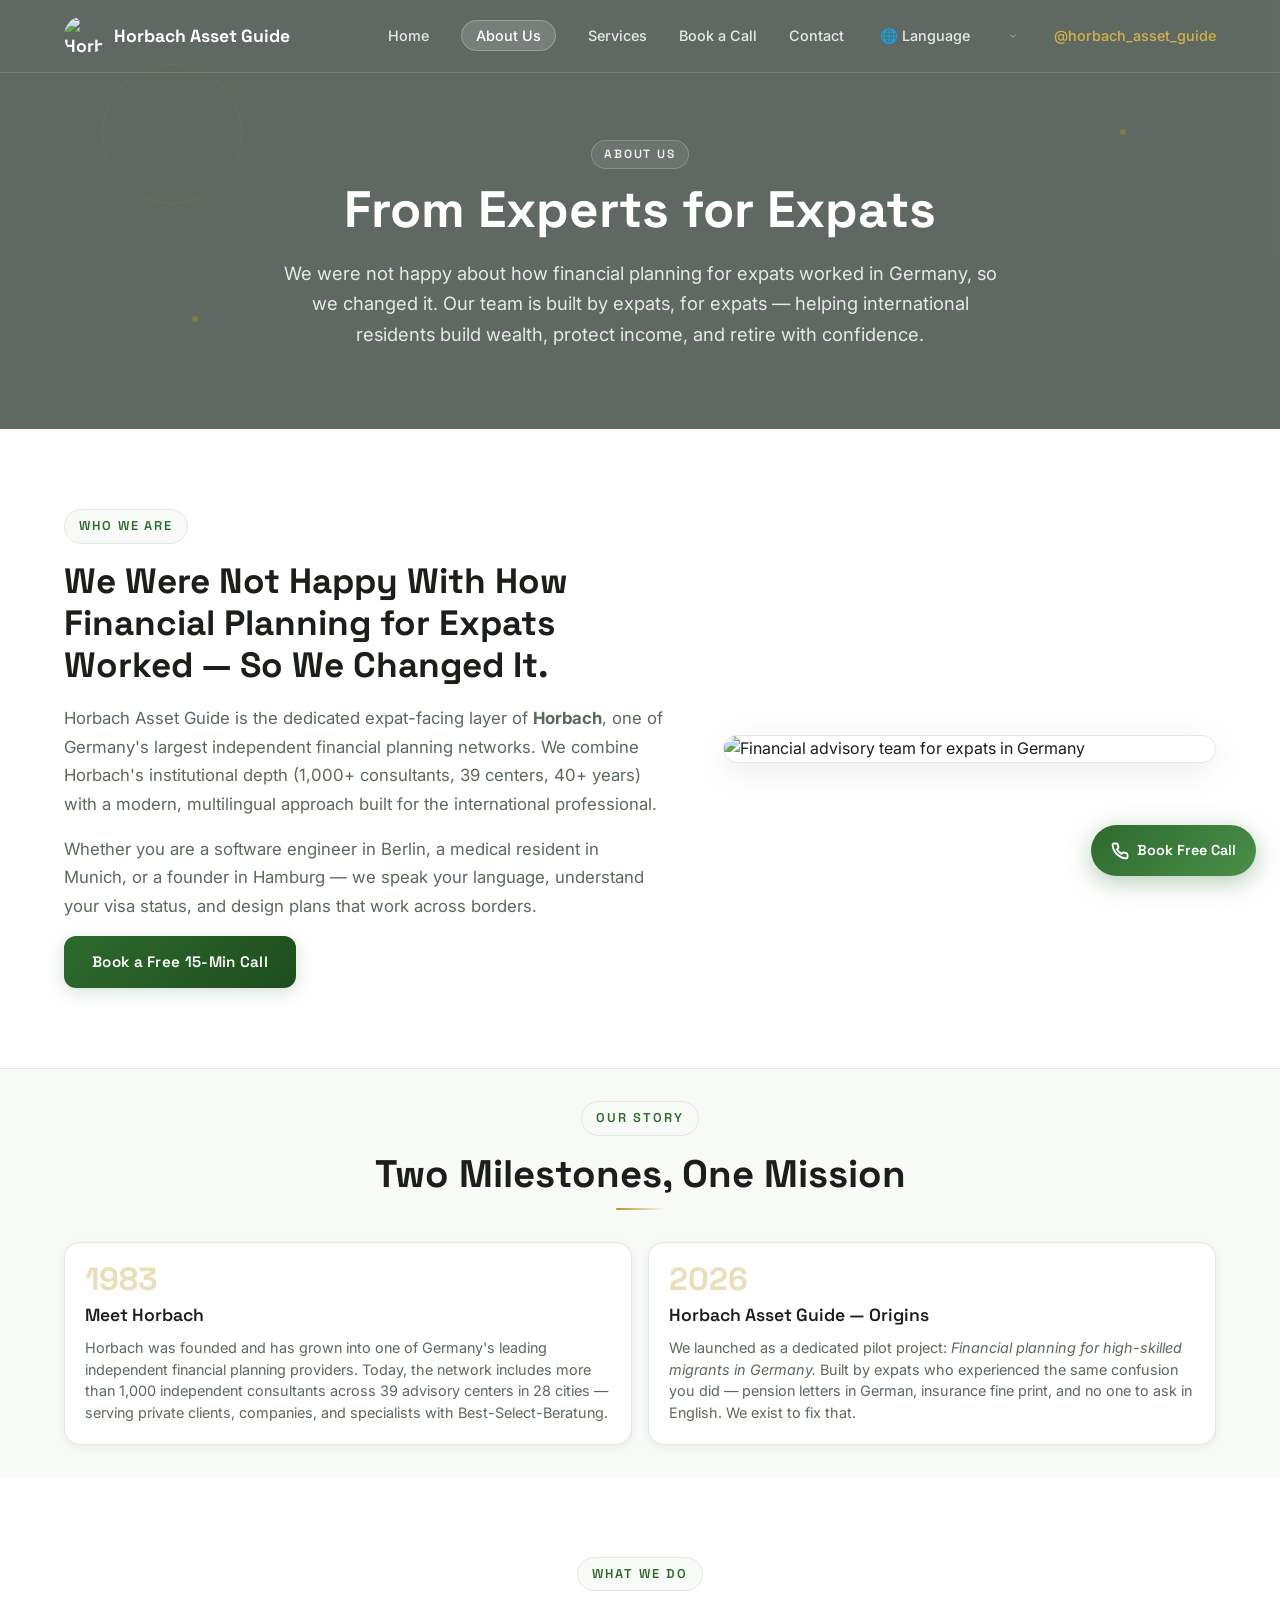
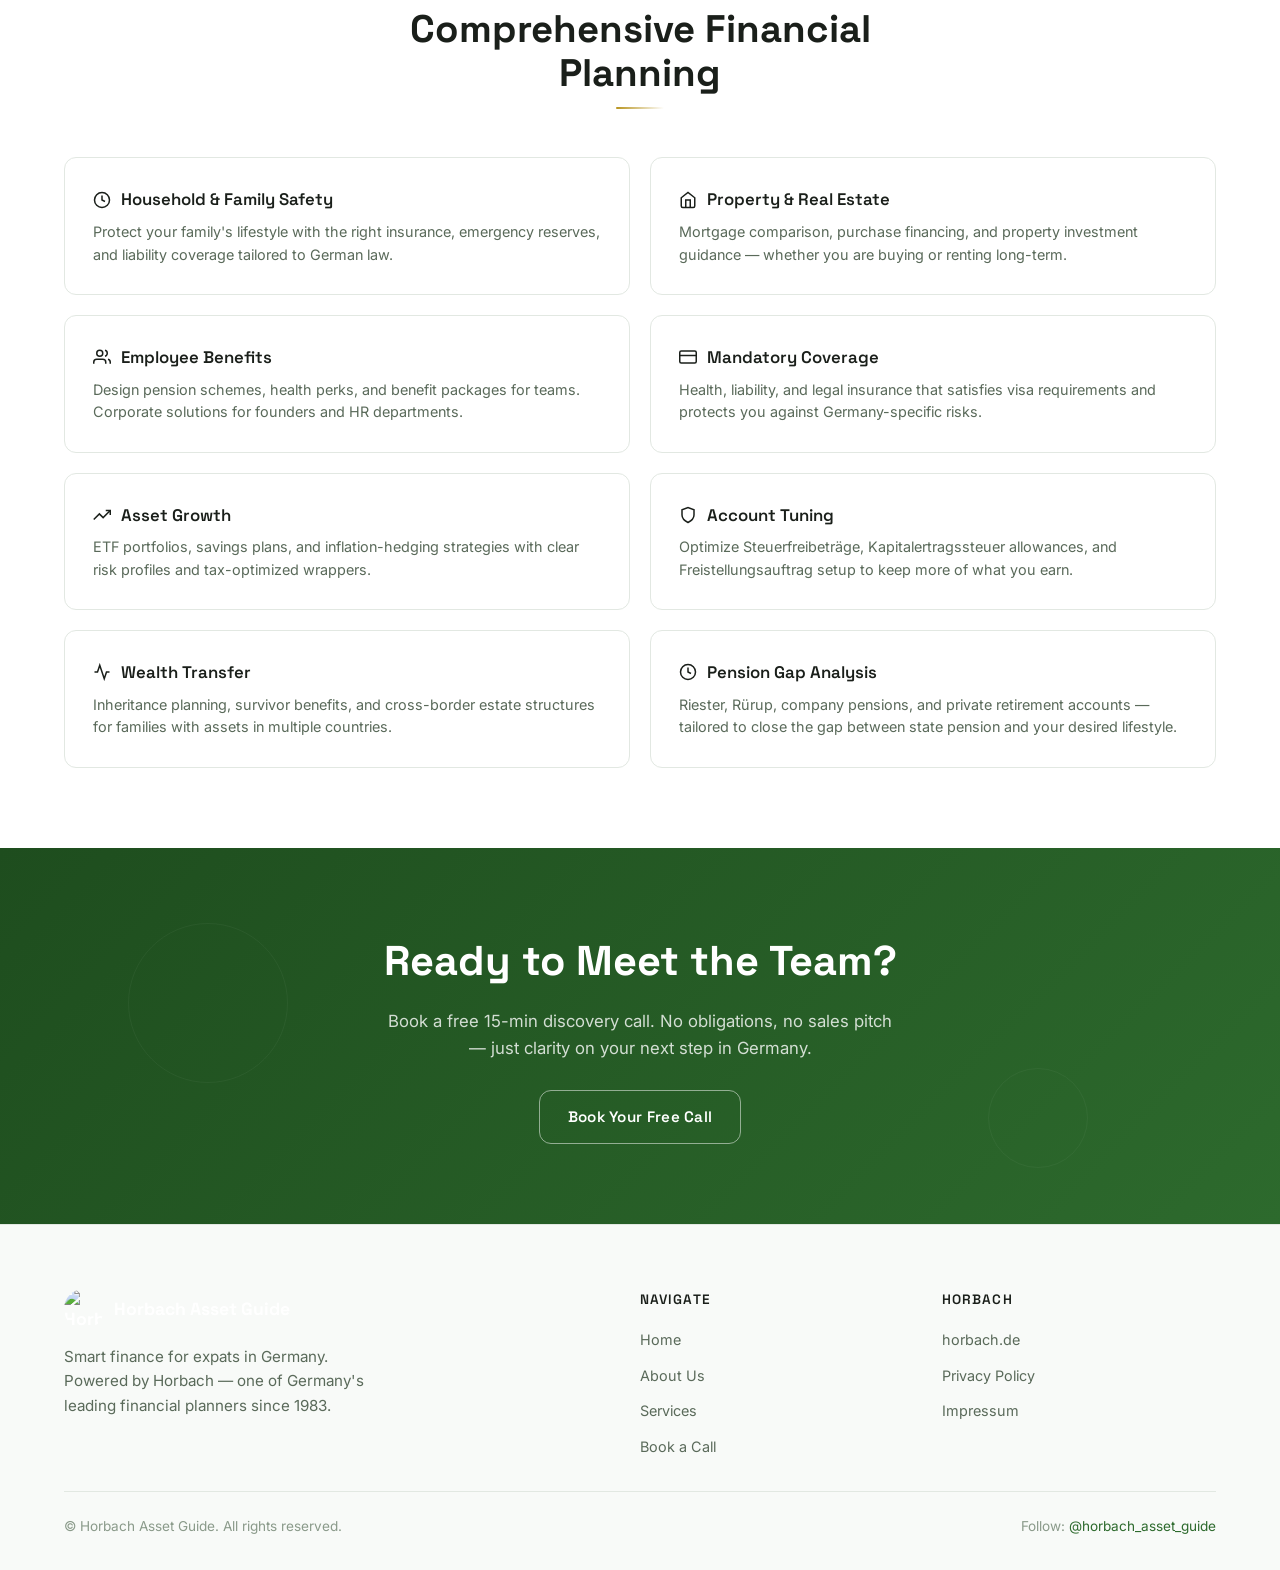
==== commit 6a235c48: "update Instagram link to new account: horbach_asset_guide" ====
--- a/about.html
+++ b/about.html
@@ -240,37 +240,42 @@
                 <li><a href="index.html#contact">Contact</a></li>
                 <li class="nav-lang">
                     <div class="lang-card">
-                        <select class="lang-select" id="langSelect" onchange="if(this.value){const u=encodeURIComponent(window.location.href);window.location.href='https://translate.google.com/translate?sl=en&tl='+this.value+'&u='+u;}">
+                        <select class="lang-select" id="langSelect" onchange="translatePage(this.value)">
                         <option value="" selected>🌐 Language</option>
+                        <option value="de">Deutsch</option>
+                        <option value="tr">Türkçe</option>
+                        <option value="pl">Polski</option>
+                        <option value="ru">Русский</option>
+                        <option value="it">Italiano</option>
+                        <option value="ar">العربية</option>
                         <option value="es">Español</option>
                         <option value="fr">Français</option>
-                        <option value="de">Deutsch</option>
+                        <option value="ro">Română</option>
+                        <option value="hr">Hrvatski</option>
+                        <option value="bg">Български</option>
+                        <option value="el">Ελληνικά</option>
+                        <option value="pt">Português</option>
+                        <option value="uk">Українська</option>
+                        <option value="sr">Српски</option>
+                        <option value="hu">Magyar</option>
+                        <option value="nl">Nederlands</option>
+                        <option value="vi">Tiếng Việt</option>
                         <option value="zh-CN">中文</option>
                         <option value="hi">हिन्दी</option>
-                        <option value="ar">العربية</option>
                         <option value="bn">বাংলা</option>
-                        <option value="pt">Português</option>
-                        <option value="ru">Русский</option>
                         <option value="ur">اردو</option>
+                        <option value="fa">فارسی</option>
+                        <option value="ps">پښتو</option>
+                        <option value="ta">தமிழ்</option>
+                        <option value="ku">Kurdî</option>
+                        <option value="sq">Shqip</option>
+                        <option value="ja">日本語</option>
+                        <option value="ko">한국어</option>
                         <option value="id">Bahasa Indonesia</option>
-                        <option value="ja">日本語</option>
-                        <option value="tr">Türkçe</option>
-                        <option value="vi">Tiếng Việt</option>
-                        <option value="ko">한국어</option>
-                        <option value="it">Italiano</option>
-                        <option value="pl">Polski</option>
-                        <option value="uk">Українська</option>
-                        <option value="ro">Română</option>
-                        <option value="ms">Melayu</option>
-                        <option value="ta">தமிழ்</option>
-                        <option value="te">తెలుగు</option>
-                        <option value="fa">فارسی</option>
-                        <option value="pa">ਪੰਜਾਬੀ</option>
-                        <option value="sw">Kiswahili</option>
                     </select>
                     </div>
                 </li>
-                <li><a href="https://instagram.com/horbach.asset.guide" target="_blank" class="nav-ig">@horbach.asset.guide</a></li>
+                <li><a href="https://www.instagram.com/horbach_asset_guide/" target="_blank" class="nav-ig">@horbach_asset_guide</a></li>
             </ul>
         </div>
     </nav>
@@ -419,7 +424,7 @@
             </div>
             <div class="footer-bottom">
                 <p>© Horbach Asset Guide. All rights reserved.</p>
-                <p class="footer-ig">Follow: <a href="https://instagram.com/horbach.asset.guide" target="_blank">@horbach.asset.guide</a></p>
+                <p class="footer-ig">Follow: <a href="https://www.instagram.com/horbach_asset_guide/" target="_blank">@horbach_asset_guide</a></p>
             </div>
         </div>
     </footer>
@@ -433,26 +438,53 @@
     </a>
 
     <script>
+    // Global translator function
+    function translatePage(lang) {
+        if (!lang) return;
+        var url = window.location.href;
+        if (url.includes('translate.google')) {
+            var match = url.match(/[?&]u=([^&]+)/);
+            if (match) { url = decodeURIComponent(match[1]); }
+        }
+        window.location.href = 'https://translate.google.com/translate?sl=en&tl=' + lang + '&u=' + encodeURIComponent(url);
+    }
+
     (function() {
         'use strict';
-        const menuBtn = document.querySelector('.mobile-menu-btn');
-        const navLinks = document.querySelector('.nav-links');
+        var menuBtn = document.querySelector('.mobile-menu-btn');
+        var navLinks = document.querySelector('.nav-links');
+        var savedScrollY = 0;
+
+        function lockBodyScroll() {
+            savedScrollY = window.scrollY;
+            document.body.style.top = '-' + savedScrollY + 'px';
+            document.body.classList.add('menu-open');
+        }
+        function unlockBodyScroll() {
+            document.body.classList.remove('menu-open');
+            document.body.style.top = '';
+            window.scrollTo(0, savedScrollY);
+        }
+
         if (menuBtn && navLinks) {
-            menuBtn.addEventListener('click', () => {
+            menuBtn.addEventListener('click', function() {
                 navLinks.classList.toggle('active');
                 menuBtn.classList.toggle('active');
-                menuBtn.setAttribute('aria-expanded', String(navLinks.classList.contains('active')));
+                var isOpen = navLinks.classList.contains('active');
+                menuBtn.setAttribute('aria-expanded', String(isOpen));
+                if (isOpen) { lockBodyScroll(); } else { unlockBodyScroll(); }
             });
-            navLinks.querySelectorAll('a').forEach(link => {
-                link.addEventListener('click', () => {
+            navLinks.querySelectorAll('a').forEach(function(link) {
+                link.addEventListener('click', function() {
                     navLinks.classList.remove('active');
                     menuBtn.classList.remove('active');
                     menuBtn.setAttribute('aria-expanded', 'false');
+                    unlockBodyScroll();
                 });
             });
         }
-        const navbar = document.querySelector('.navbar');
-        window.addEventListener('scroll', () => {
+        var navbar = document.querySelector('.navbar');
+        window.addEventListener('scroll', function() {
             if (window.scrollY > 50) {
                 navbar.classList.add('scrolled');
                 navbar.style.padding = '12px 0';
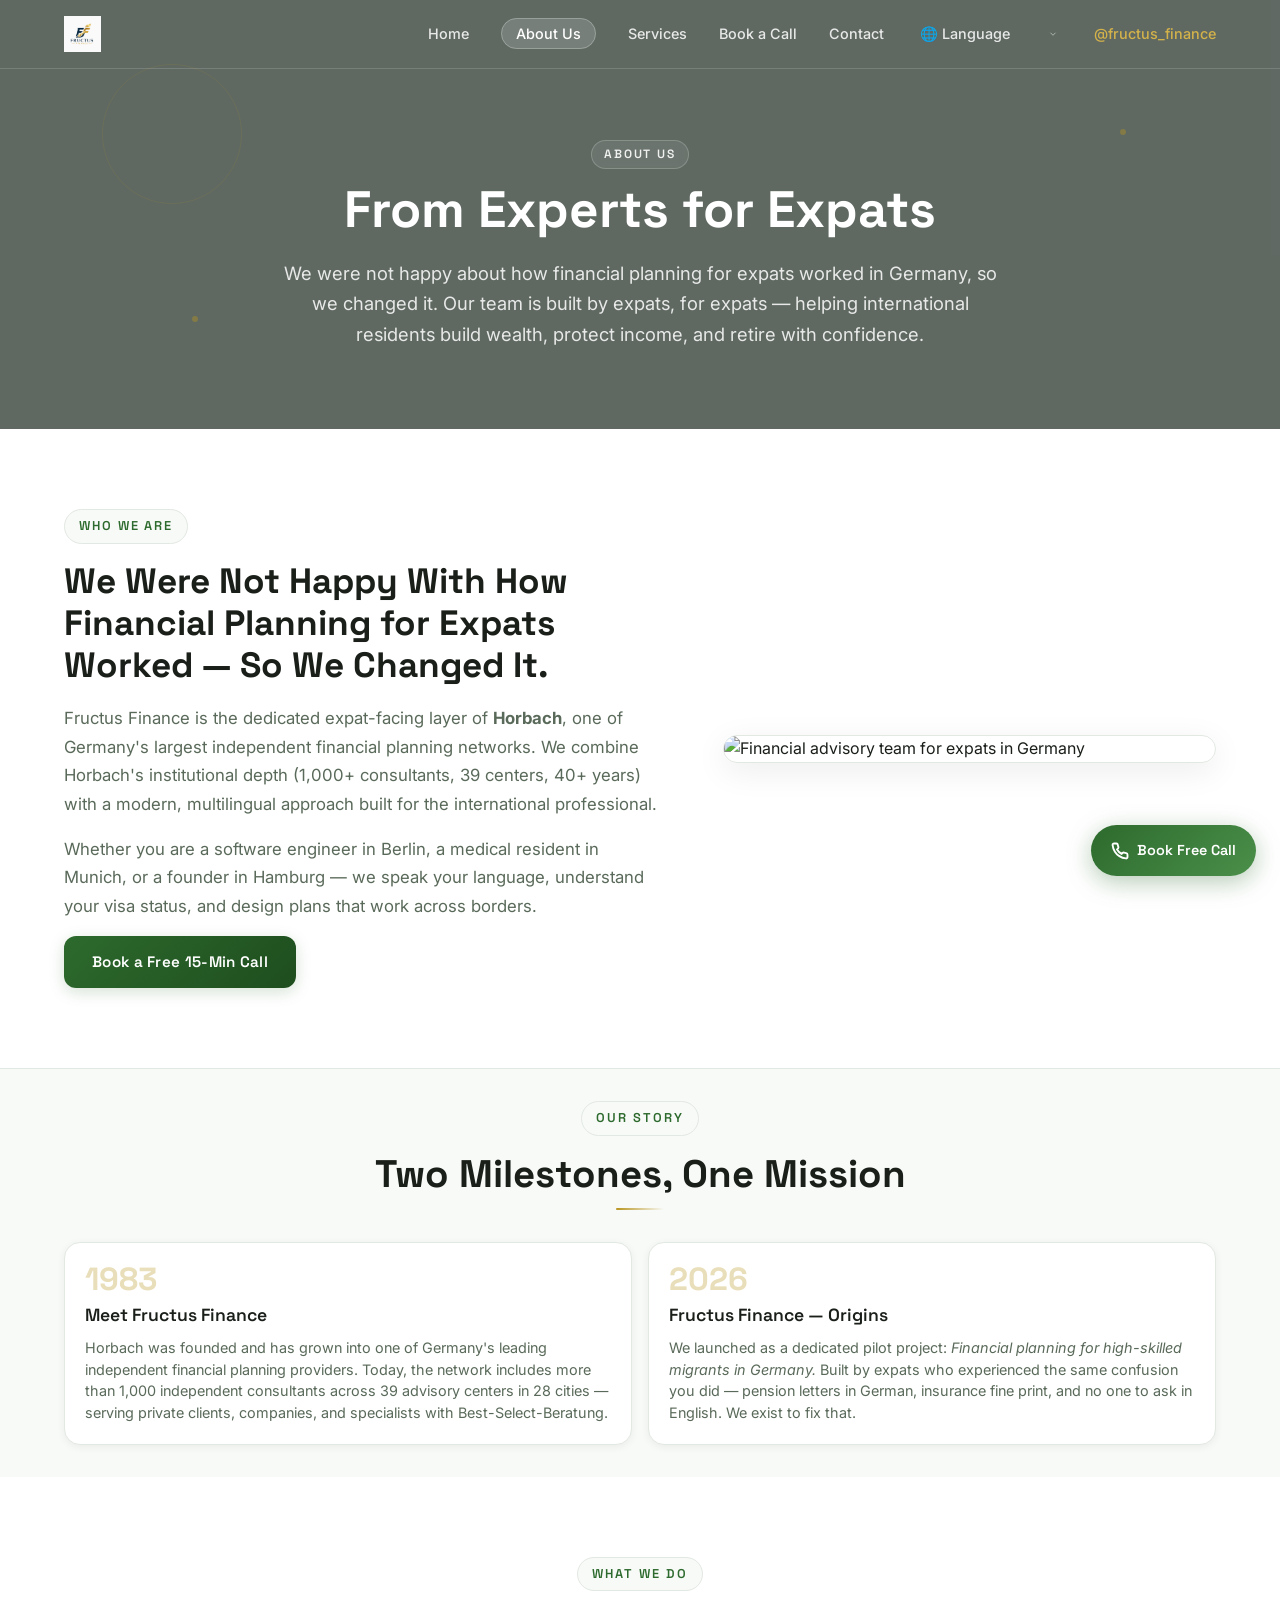
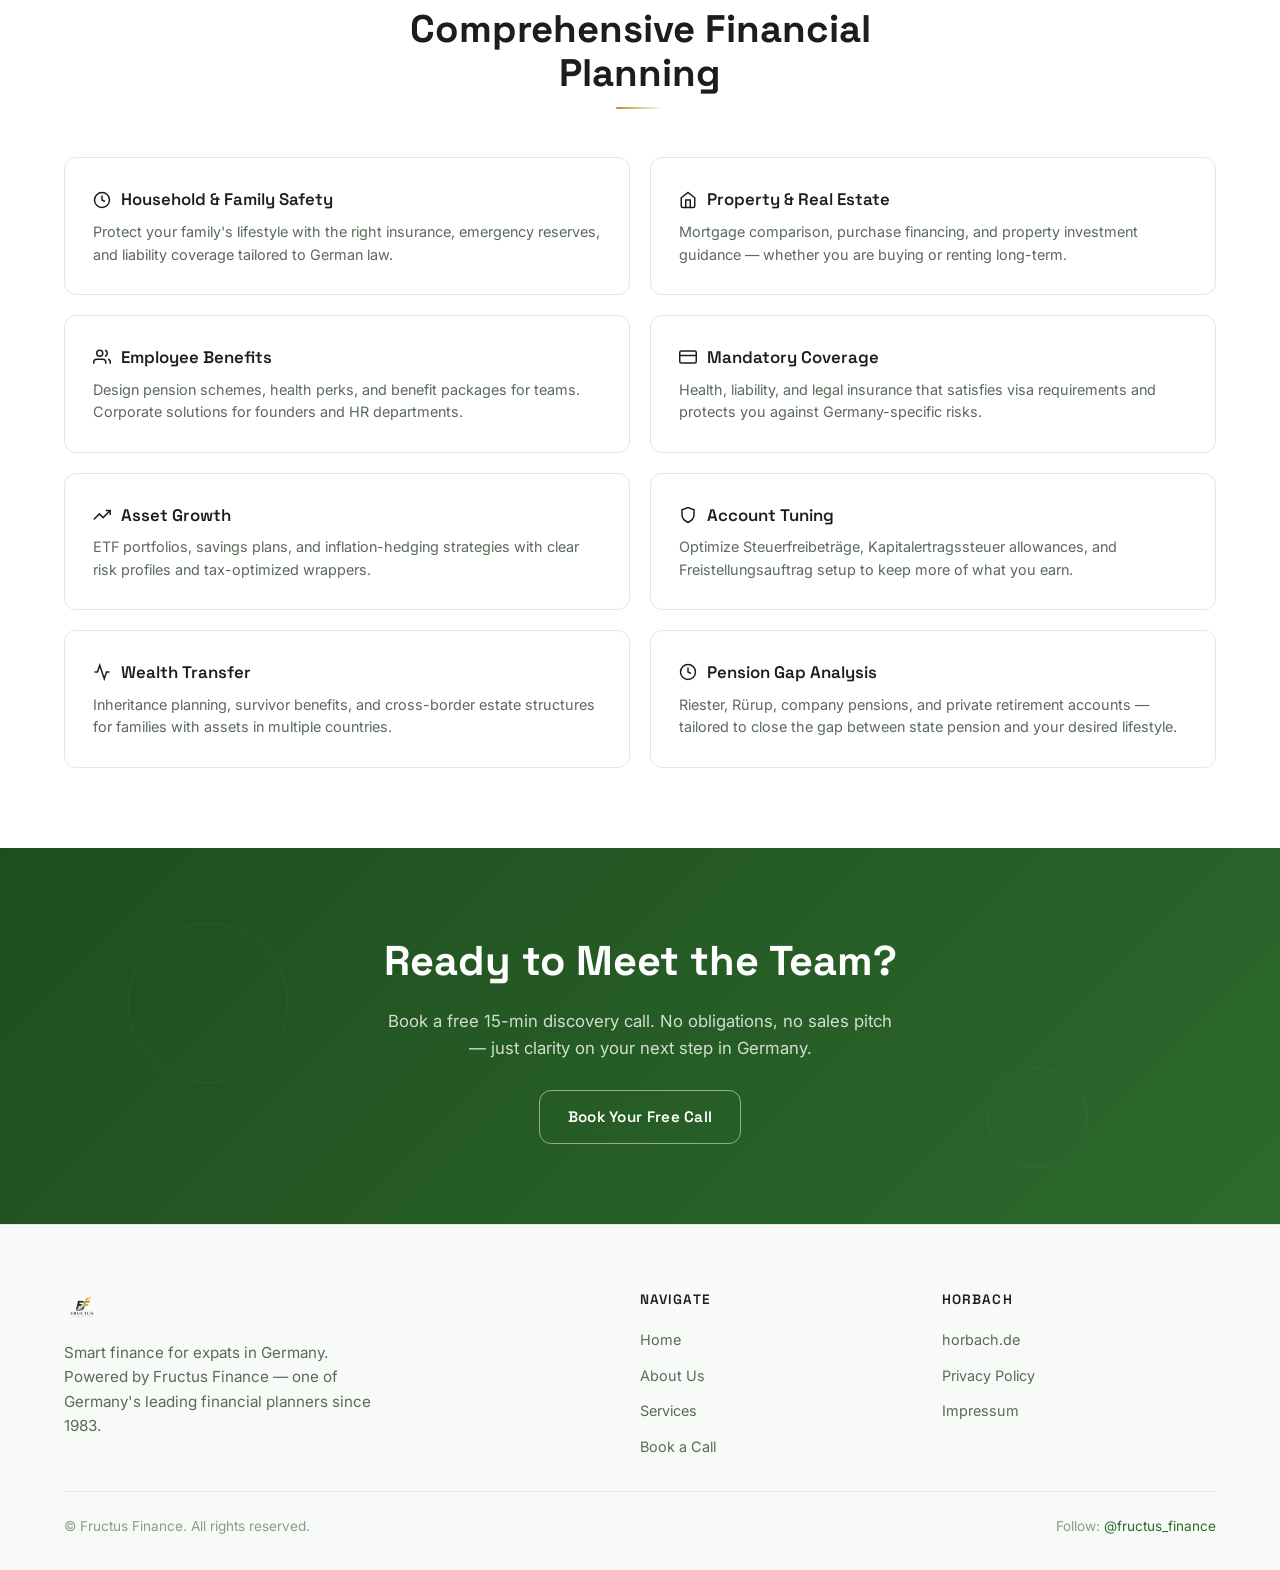
==== commit d2bcde6d: "Rebrand: Horbach Asset Guide → Fructus Finance - Updated brand name across all HTML pages (index, ab" ====
--- a/about.html
+++ b/about.html
@@ -3,8 +3,8 @@
 <head>
     <meta charset="UTF-8">
     <meta name="viewport" content="width=device-width, initial-scale=1.0">
-    <title>About Us — Horbach Asset Guide</title>
-    <meta name="description" content="From experts for expats. Horbach Asset Guide is the dedicated expat-facing layer of Horbach, one of Germany's leading financial planners since 1983.">
+    <title>About Us — Fructus Finance</title>
+    <meta name="description" content="From experts for expats. Fructus Finance is the dedicated expat-facing layer of Horbach, one of Germany's leading financial planners since 1983.">
     <link rel="icon" type="image/png" href="logo.png">
     <link rel="preconnect" href="https://fonts.googleapis.com">
     <link rel="preconnect" href="https://fonts.gstatic.com" crossorigin>
@@ -226,8 +226,8 @@
     <nav class="navbar">
         <div class="container nav-container">
             <a href="index.html" class="logo">
-                <img src="logo.png" alt="Horbach Asset Guide" class="logo-img">
-                <span class="logo-text">Horbach Asset Guide</span>
+                <img src="logo.png" alt="Fructus Finance" class="logo-img">
+                <span class="logo-text">Fructus Finance</span>
             </a>
             <button class="mobile-menu-btn" aria-label="Toggle menu">
                 <span></span><span></span><span></span>
@@ -275,7 +275,7 @@
                     </select>
                     </div>
                 </li>
-                <li><a href="https://www.instagram.com/horbach_asset_guide/" target="_blank" class="nav-ig">@horbach_asset_guide</a></li>
+                <li><a href="https://www.instagram.com/fructus_finance/" target="_blank" class="nav-ig">@fructus_finance</a></li>
             </ul>
         </div>
     </nav>
@@ -303,7 +303,7 @@
                 <div class="abt-mission-text">
                     <span class="section-tag">Who We Are</span>
                     <h2>We Were Not Happy With How Financial Planning for Expats Worked — So We Changed It.</h2>
-                    <p>Horbach Asset Guide is the dedicated expat-facing layer of <strong>Horbach</strong>, one of Germany's largest independent financial planning networks. We combine Horbach's institutional depth (1,000+ consultants, 39 centers, 40+ years) with a modern, multilingual approach built for the international professional.</p>
+                    <p>Fructus Finance is the dedicated expat-facing layer of <strong>Horbach</strong>, one of Germany's largest independent financial planning networks. We combine Horbach's institutional depth (1,000+ consultants, 39 centers, 40+ years) with a modern, multilingual approach built for the international professional.</p>
                     <p>Whether you are a software engineer in Berlin, a medical resident in Munich, or a founder in Hamburg — we speak your language, understand your visa status, and design plans that work across borders.</p>
                     <a href="index.html#book" class="btn btn-primary">Book a Free 15-Min Call</a>
                 </div>
@@ -325,12 +325,12 @@
             <div class="timeline-grid">
                 <div class="timeline-card">
                     <div class="timeline-year">1983</div>
-                    <h3>Meet Horbach</h3>
+                    <h3>Meet Fructus Finance</h3>
                     <p>Horbach was founded and has grown into one of Germany's leading independent financial planning providers. Today, the network includes more than 1,000 independent consultants across 39 advisory centers in 28 cities — serving private clients, companies, and specialists with Best-Select-Beratung.</p>
                 </div>
                 <div class="timeline-card">
                     <div class="timeline-year">2026</div>
-                    <h3>Horbach Asset Guide — Origins</h3>
+                    <h3>Fructus Finance — Origins</h3>
                     <p>We launched as a dedicated pilot project: <em>Financial planning for high-skilled migrants in Germany.</em> Built by expats who experienced the same confusion you did — pension letters in German, insurance fine print, and no one to ask in English. We exist to fix that.</p>
                 </div>
             </div>
@@ -399,10 +399,10 @@
             <div class="footer-grid">
                 <div class="footer-brand">
                     <a href="index.html" class="logo">
-                        <img src="logo.png" alt="Horbach Asset Guide" class="logo-img">
-                        <span class="logo-text">Horbach Asset Guide</span>
+                        <img src="logo.png" alt="Fructus Finance" class="logo-img">
+                        <span class="logo-text">Fructus Finance</span>
                     </a>
-                    <p>Smart finance for expats in Germany. Powered by Horbach — one of Germany's leading financial planners since 1983.</p>
+                    <p>Smart finance for expats in Germany. Powered by Fructus Finance — one of Germany's leading financial planners since 1983.</p>
                 </div>
                 <div class="footer-links">
                     <h4>Navigate</h4>
@@ -423,8 +423,8 @@
                 </div>
             </div>
             <div class="footer-bottom">
-                <p>© Horbach Asset Guide. All rights reserved.</p>
-                <p class="footer-ig">Follow: <a href="https://www.instagram.com/horbach_asset_guide/" target="_blank">@horbach_asset_guide</a></p>
+                <p>© Fructus Finance. All rights reserved.</p>
+                <p class="footer-ig">Follow: <a href="https://www.instagram.com/fructus_finance/" target="_blank">@fructus_finance</a></p>
             </div>
         </div>
     </footer>
@@ -441,13 +441,23 @@
     // Global translator function
     function translatePage(lang) {
         if (!lang) return;
-        var url = window.location.href;
-        if (url.includes('translate.google')) {
-            var match = url.match(/[?&]u=([^&]+)/);
-            if (match) { url = decodeURIComponent(match[1]); }
-        }
-        window.location.href = 'https://translate.google.com/translate?sl=en&tl=' + lang + '&u=' + encodeURIComponent(url);
+        var originalUrl = localStorage.getItem('fructus_original_url');
+        var currentUrl = window.location.href;
+        if (!originalUrl && (currentUrl.includes('translate.google') || currentUrl.includes('.translate.goog'))) {
+            var match = currentUrl.match(/[?&]u=([^&]+)/);
+            if (match) { originalUrl = decodeURIComponent(match[1]); }
+        }
+        if (!originalUrl) { originalUrl = currentUrl; }
+        localStorage.setItem('fructus_original_url', originalUrl);
+        window.location.href = 'https://translate.google.com/translate?sl=en&tl=' + lang + '&u=' + encodeURIComponent(originalUrl);
     }
+
+    (function() {
+        var currentUrl = window.location.href;
+        if (!currentUrl.includes('translate.google') && !currentUrl.includes('.translate.goog')) {
+            localStorage.setItem('fructus_original_url', currentUrl);
+        }
+    })();
 
     (function() {
         'use strict';
--- a/styles.css
+++ b/styles.css
@@ -1,5 +1,5 @@
 /* ============================================
-   Horbach Asset Guide — Landing Page Styles
+   Fructus Finance — Landing Page Styles
    Light, clean, professional finance aesthetic
    ============================================ */
 
@@ -231,21 +231,15 @@
 }
 
 .logo-img {
-    width: 40px;
-    height: 40px;
-    border-radius: 50%;
-    object-fit: cover;
+    height: 36px;
+    width: auto;
+    object-fit: contain;
+    display: block;
     flex-shrink: 0;
 }
 
 .logo-text {
     display: none;
-}
-
-@media (min-width: 480px) {
-    .logo-text {
-        display: inline;
-    }
 }
 
 .nav-links {
@@ -364,24 +358,24 @@
     .nav-links .nav-lang .lang-card {
         display: flex;
         align-items: center;
-        padding: 14px 24px;
-        background: rgba(0,0,0,0.72);
+        padding: 10px 20px;
+        background: rgba(0,0,0,0.6);
         border-radius: var(--radius-md);
         backdrop-filter: blur(14px) saturate(1.2);
         -webkit-backdrop-filter: blur(14px) saturate(1.2);
         border: 1px solid rgba(255,255,255,0.08);
-        box-shadow: 0 6px 24px rgba(0,0,0,0.28);
+        box-shadow: 0 4px 16px rgba(0,0,0,0.2);
         width: auto;
-        min-width: 160px;
+        min-width: 140px;
         transition: all 0.25s ease;
         cursor: pointer;
         gap: 6px;
     }
 
     .nav-links .nav-lang .lang-card:hover {
-        background: rgba(0,0,0,0.88);
-        transform: translateX(-6px);
-        box-shadow: 0 8px 30px rgba(0,0,0,0.35);
+        background: rgba(0,0,0,0.8);
+        transform: translateX(-4px);
+        box-shadow: 0 6px 20px rgba(0,0,0,0.3);
     }
 
     .nav-links .nav-lang .lang-card .lang-select {
@@ -420,6 +414,8 @@
     border: none;
     cursor: pointer;
     padding: 4px;
+    position: relative;
+    z-index: 1002;
 }
 
 .mobile-menu-btn span {
@@ -441,32 +437,61 @@
     }
 
     /* Animated hamburger → X when open */
+    .mobile-menu-btn.active {
+        background: rgba(0,0,0,0.6);
+        border-radius: 50%;
+        width: 40px;
+        height: 40px;
+        align-items: center;
+        justify-content: center;
+        gap: 0;
+        padding: 0;
+        backdrop-filter: blur(8px);
+        -webkit-backdrop-filter: blur(8px);
+        border: 1px solid rgba(255,255,255,0.15);
+    }
+    .mobile-menu-btn.active span {
+        background: #ffffff;
+        position: absolute;
+        width: 20px;
+    }
     .mobile-menu-btn.active span:nth-child(1) {
-        transform: translateY(7px) rotate(45deg);
+        transform: translateY(0) rotate(45deg);
     }
     .mobile-menu-btn.active span:nth-child(2) {
         opacity: 0;
     }
     .mobile-menu-btn.active span:nth-child(3) {
-        transform: translateY(-7px) rotate(-45deg);
+        transform: translateY(0) rotate(-45deg);
     }
 
     .nav-links {
         position: fixed;
-        top: 68px;
+        top: 0;
         left: 0;
-        right: 0;
-        bottom: 0;
-        background: transparent;
+        width: 100%;
+        height: 100vh;
+        height: 100dvh;
+        max-height: 100dvh;
+        min-height: -webkit-fill-available;
+        background: rgba(10, 20, 12, 0.82);
+        backdrop-filter: blur(16px) saturate(1.2);
+        -webkit-backdrop-filter: blur(16px) saturate(1.2);
         flex-direction: column;
-        align-items: flex-end;
-        justify-content: center;
-        padding: 24px 20px;
-        gap: 10px;
+        align-items: stretch;
+        justify-content: flex-start;
+        padding: 80px 20px 100px;
+        gap: 8px;
         transform: translateX(100%);
         transition: transform 0.4s cubic-bezier(0.16, 1, 0.3, 1);
         border-top: none;
         pointer-events: none;
+        overflow-y: auto;
+        overflow-x: hidden;
+        -webkit-overflow-scrolling: touch;
+        overscroll-behavior-y: contain;
+        touch-action: pan-y;
+        z-index: 1001;
     }
 
     .nav-links.active {
@@ -475,7 +500,7 @@
     }
 
     .nav-links li {
-        width: auto;
+        width: 100%;
         border-bottom: none;
         opacity: 0;
         transform: translateX(40px);
@@ -495,24 +520,25 @@
 
     .nav-links a {
         display: block;
-        padding: 14px 24px;
-        font-size: 0.95rem;
+        padding: 10px 20px;
+        font-size: 0.9rem;
         font-weight: 500;
-        color: rgba(255,255,255,0.82);
-        background: rgba(0,0,0,0.72);
+        color: rgba(255,255,255,0.9);
+        background: rgba(0,0,0,0.6);
         border-radius: var(--radius-md);
         backdrop-filter: blur(14px) saturate(1.2);
         -webkit-backdrop-filter: blur(14px) saturate(1.2);
         border: 1px solid rgba(255,255,255,0.08);
-        box-shadow: 0 6px 24px rgba(0,0,0,0.28);
+        box-shadow: 0 4px 16px rgba(0,0,0,0.2);
         transition: all 0.25s ease;
+        flex-shrink: 0;
     }
 
     .nav-links a:hover {
-        background: rgba(0,0,0,0.88);
+        background: rgba(0,0,0,0.8);
         color: #ffffff;
-        transform: translateX(-6px);
-        box-shadow: 0 8px 30px rgba(0,0,0,0.35);
+        transform: translateX(-4px);
+        box-shadow: 0 6px 20px rgba(0,0,0,0.3);
     }
 
     .nav-links a::after {
@@ -522,22 +548,22 @@
     /* Override desktop .active styles inside mobile menu */
     .nav-links a.active,
     .navbar.scrolled .nav-links a.active {
-        color: rgba(255,255,255,0.82);
-        background: rgba(0,0,0,0.72);
+        color: rgba(255,255,255,0.9);
+        background: rgba(0,0,0,0.6);
         border: 1px solid rgba(255,255,255,0.08);
         border-radius: var(--radius-md);
-        padding: 14px 24px;
+        padding: 10px 20px;
         backdrop-filter: blur(14px) saturate(1.2);
         -webkit-backdrop-filter: blur(14px) saturate(1.2);
-        box-shadow: 0 6px 24px rgba(0,0,0,0.28);
+        box-shadow: 0 4px 16px rgba(0,0,0,0.2);
     }
 
     .nav-links a.active:hover,
     .navbar.scrolled .nav-links a.active:hover {
-        background: rgba(0,0,0,0.88);
+        background: rgba(0,0,0,0.8);
         color: #ffffff;
-        transform: translateX(-6px);
-        box-shadow: 0 8px 30px rgba(0,0,0,0.35);
+        transform: translateX(-4px);
+        box-shadow: 0 6px 20px rgba(0,0,0,0.3);
     }
 
     /* Override desktop scrolled color so mobile menu text stays white on dark cards */
@@ -950,22 +976,22 @@
 }
 
 /* ============================================
-   HORBACH CREDIBILITY
+   CREDIBILITY
    ============================================ */
-.horbach-cred {
+.credibility {
     padding: 24px 0;
     background: var(--color-bg-elevated);
     border-top: 1px solid var(--color-border);
     border-bottom: 1px solid var(--color-border);
 }
 
-.horbach-cred .section-tag {
+.credibility .section-tag {
     background: var(--color-bg-card);
     border-color: var(--color-border);
     color: var(--color-green);
 }
 
-.horbach-cred .section-title {
+.credibility .section-title {
     color: var(--color-text);
 }
 
@@ -2148,6 +2174,12 @@
         opacity: 1;
         transform: translateY(0);
     }
+}
+
+/* Lock body scroll when mobile menu is open */
+body.menu-open {
+    overflow: hidden;
+    height: 100%;
 }
 
 /* Scrollbar */
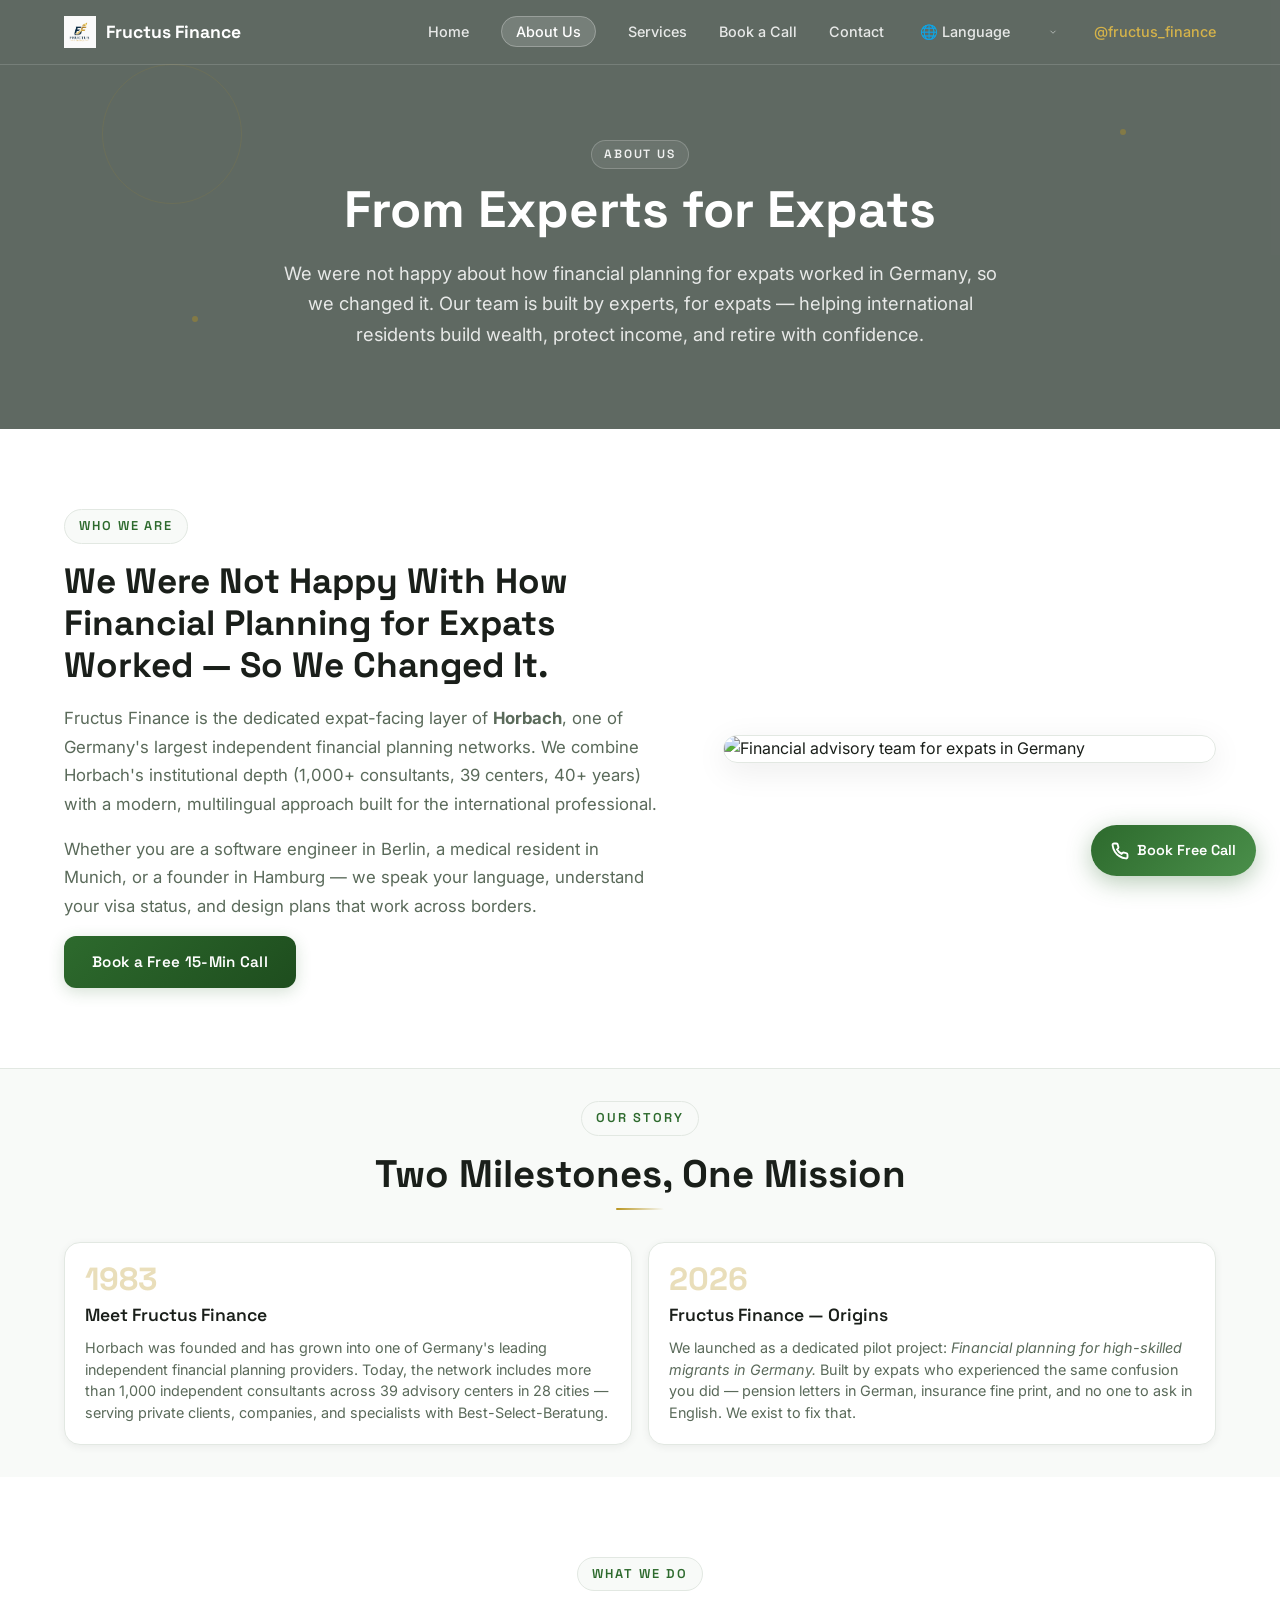
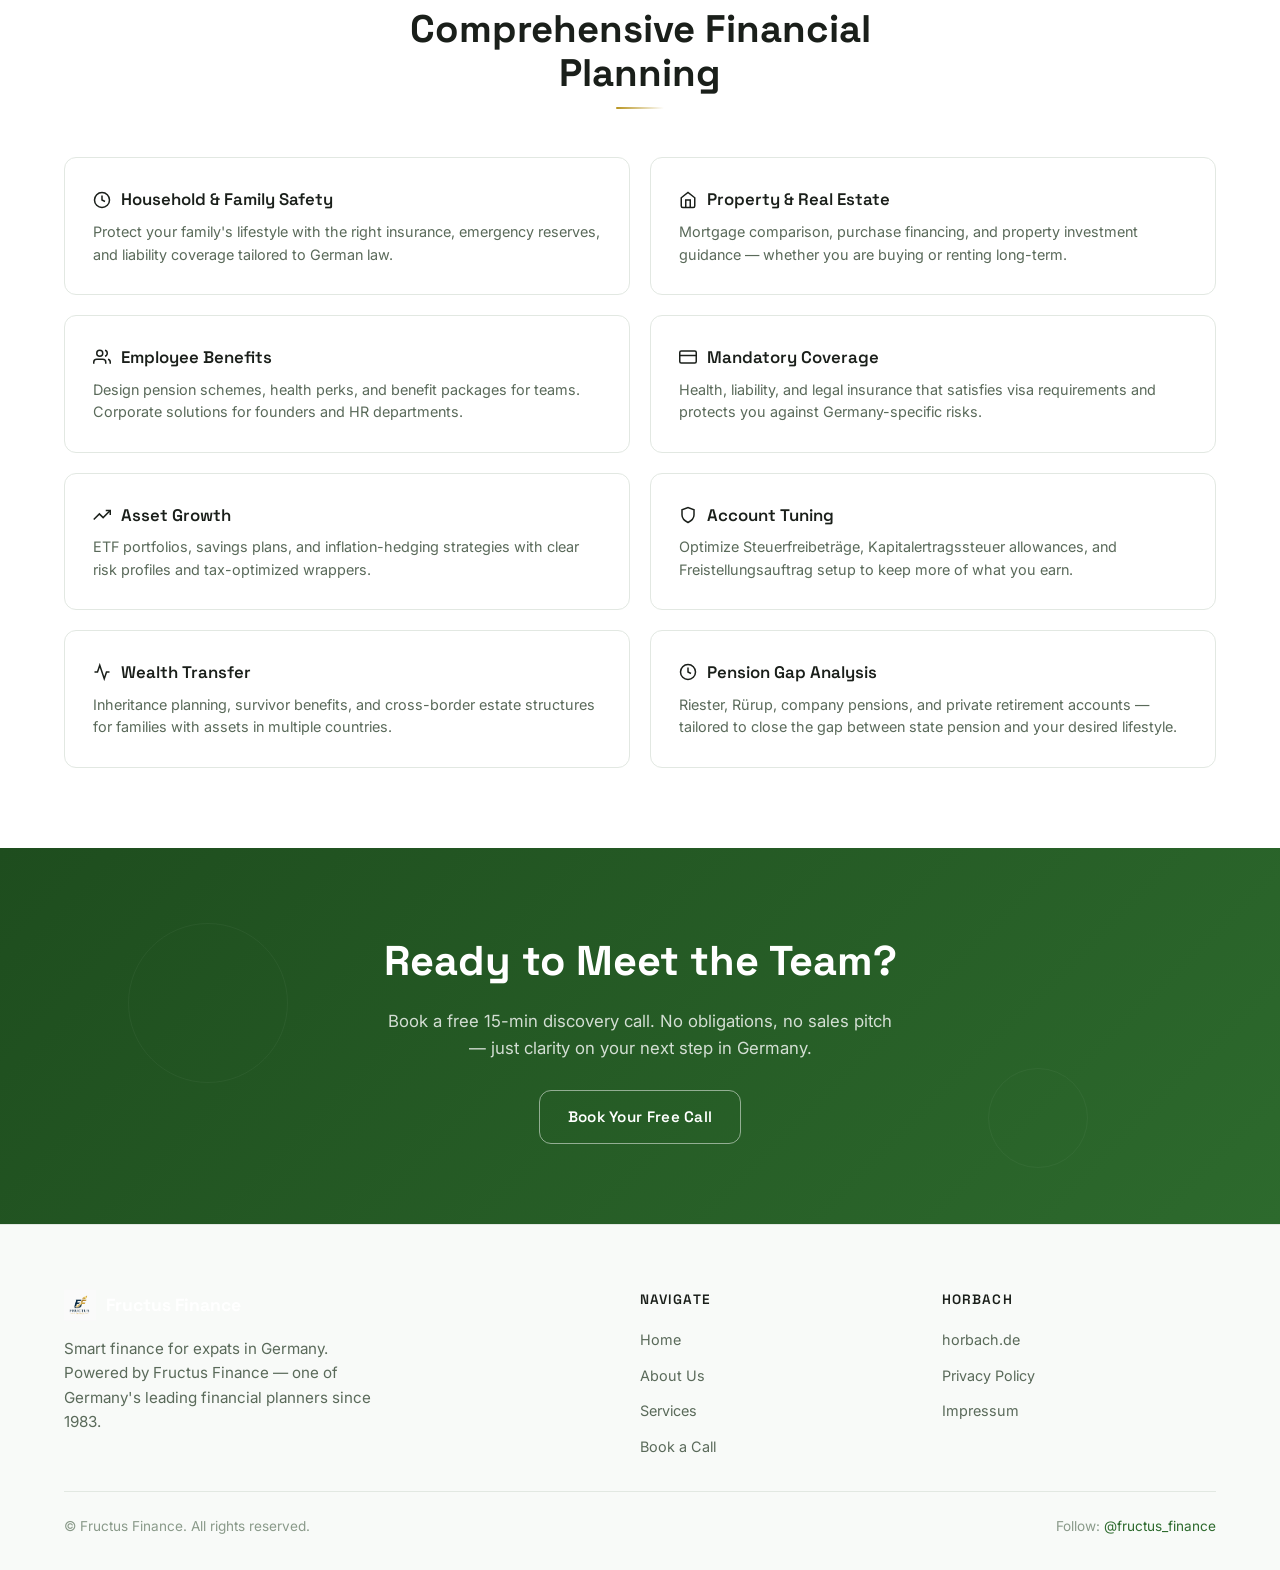
==== commit 1b240073: "Fix typo: by expats for expats → by experts for expats Co-Authored-By: Claude Opus 4.7 <noreply@anth" ====
--- a/about.html
+++ b/about.html
@@ -291,7 +291,7 @@
             <div class="abt-hero-content">
                 <span class="section-tag" style="color:rgba(255,255,255,0.9); border-color:rgba(255,255,255,0.2); background:rgba(255,255,255,0.08); backdrop-filter:blur(4px); font-size:0.75rem; padding:4px 12px; margin-bottom:12px;">About Us</span>
                 <h1>From Experts for Expats</h1>
-                <p>We were not happy about how financial planning for expats worked in Germany, so we changed it. Our team is built by expats, for expats — helping international residents build wealth, protect income, and retire with confidence.</p>
+                <p>We were not happy about how financial planning for expats worked in Germany, so we changed it. Our team is built by experts, for expats — helping international residents build wealth, protect income, and retire with confidence.</p>
             </div>
         </div>
     </section>
--- a/styles.css
+++ b/styles.css
@@ -231,7 +231,7 @@
 }
 
 .logo-img {
-    height: 36px;
+    height: 32px;
     width: auto;
     object-fit: contain;
     display: block;
@@ -239,7 +239,9 @@
 }
 
 .logo-text {
-    display: none;
+    display: inline;
+    font-size: 1.1rem;
+    font-weight: 700;
 }
 
 .nav-links {
@@ -1749,6 +1751,137 @@
 }
 
 /* ============================================
+   COMPOUND INTEREST CALCULATOR
+   ============================================ */
+.interest-calculator {
+    padding: 28px 0;
+    background: var(--color-bg);
+    border-top: 1px solid var(--color-border);
+}
+
+.interest-calculator .section-header {
+    margin-bottom: 20px;
+}
+
+.calc-select {
+    width: 100%;
+    padding: 6px 10px;
+    font-size: 0.8rem;
+    font-family: var(--font-body);
+    border: 1px solid var(--color-border);
+    border-radius: var(--radius-sm);
+    background: var(--color-bg);
+    color: var(--color-text);
+    cursor: pointer;
+}
+
+.interest-bar-track {
+    display: flex;
+    height: 16px;
+    border-radius: var(--radius-sm);
+    overflow: hidden;
+    background: var(--color-bg-elevated);
+    border: 1px solid var(--color-border);
+}
+
+.interest-bar-segment {
+    transition: width 0.4s cubic-bezier(0.16, 1, 0.3, 1);
+    min-width: 0;
+}
+
+.interest-bar-contrib {
+    background: var(--color-green);
+    opacity: 0.8;
+}
+
+.interest-bar-interest {
+    background: var(--color-gold);
+    opacity: 0.85;
+}
+
+.interest-dot-contrib {
+    background: var(--color-green);
+    opacity: 0.8;
+}
+
+.interest-dot-interest {
+    background: var(--color-gold);
+    opacity: 0.85;
+}
+
+.interest-table-wrap {
+    margin-top: 20px;
+}
+
+.interest-table-title {
+    font-family: var(--font-display);
+    font-size: 1rem;
+    font-weight: 600;
+    color: var(--color-text);
+    margin-bottom: 10px;
+}
+
+.interest-table-scroll {
+    max-height: 360px;
+    overflow-y: auto;
+    border: 1px solid var(--color-border);
+    border-radius: var(--radius-md);
+    background: var(--color-bg-card);
+}
+
+.interest-table {
+    width: 100%;
+    border-collapse: collapse;
+    font-size: 0.8rem;
+}
+
+.interest-table thead {
+    position: sticky;
+    top: 0;
+    z-index: 1;
+}
+
+.interest-table th {
+    background: var(--color-bg-elevated);
+    padding: 8px 10px;
+    text-align: right;
+    font-weight: 600;
+    color: var(--color-text);
+    border-bottom: 1px solid var(--color-border);
+    font-size: 0.75rem;
+    text-transform: uppercase;
+    letter-spacing: 0.3px;
+}
+
+.interest-table th:first-child {
+    text-align: left;
+}
+
+.interest-table td {
+    padding: 6px 10px;
+    text-align: right;
+    color: var(--color-text-muted);
+    border-bottom: 1px solid var(--color-border);
+    font-variant-numeric: tabular-nums;
+}
+
+.interest-table td:first-child {
+    text-align: left;
+    font-weight: 600;
+    color: var(--color-text);
+}
+
+.interest-table tbody tr:last-child td {
+    border-bottom: none;
+    font-weight: 700;
+    color: var(--color-text);
+}
+
+.interest-table tbody tr:nth-child(even) {
+    background: rgba(45, 106, 45, 0.03);
+}
+
+/* ============================================
    BOOKING
    ============================================ */
 .booking {
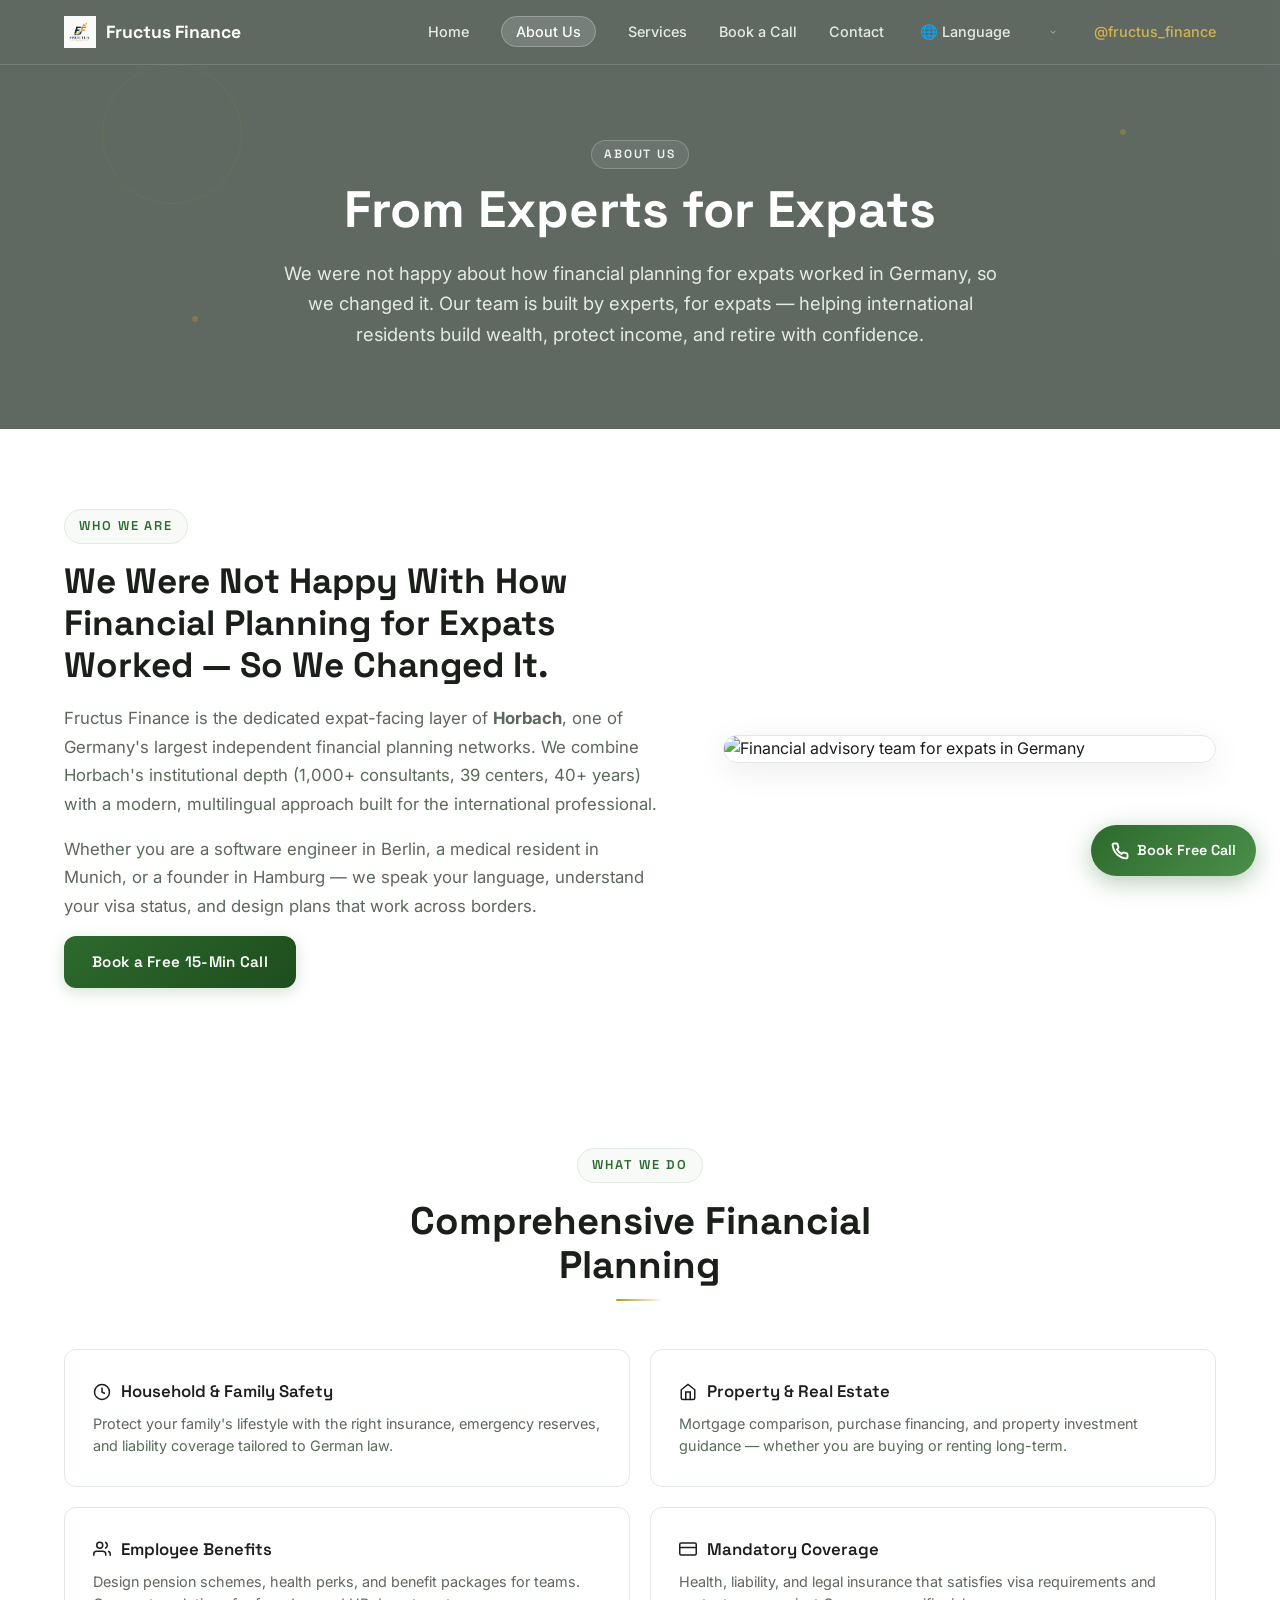
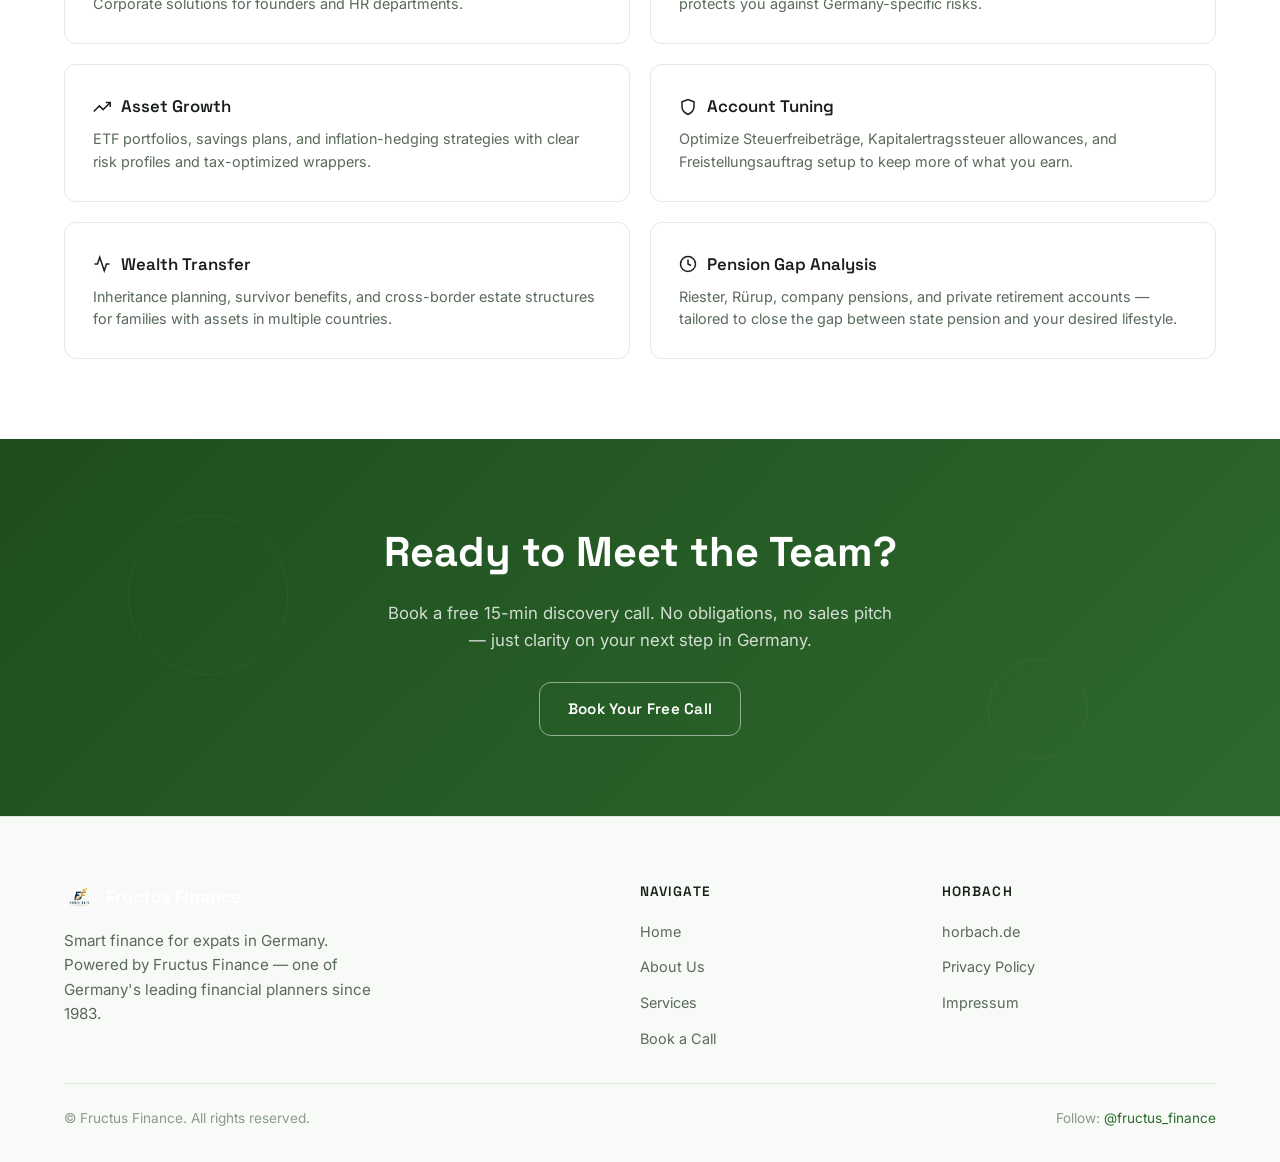
==== commit 467076e9: "Remove milestones/timeline section from About page Co-Authored-By: Claude Opus 4.7 <noreply@anthropi" ====
--- a/about.html
+++ b/about.html
@@ -314,28 +314,6 @@
         </div>
     </section>
 
-    <!-- Timeline -->
-    <section class="abt-timeline">
-        <div class="container">
-            <div class="section-header">
-                <span class="section-tag">Our Story</span>
-                <h2 class="section-title">Two Milestones, One Mission</h2>
-                <div class="deco-line"></div>
-            </div>
-            <div class="timeline-grid">
-                <div class="timeline-card">
-                    <div class="timeline-year">1983</div>
-                    <h3>Meet Fructus Finance</h3>
-                    <p>Horbach was founded and has grown into one of Germany's leading independent financial planning providers. Today, the network includes more than 1,000 independent consultants across 39 advisory centers in 28 cities — serving private clients, companies, and specialists with Best-Select-Beratung.</p>
-                </div>
-                <div class="timeline-card">
-                    <div class="timeline-year">2026</div>
-                    <h3>Fructus Finance — Origins</h3>
-                    <p>We launched as a dedicated pilot project: <em>Financial planning for high-skilled migrants in Germany.</em> Built by expats who experienced the same confusion you did — pension letters in German, insurance fine print, and no one to ask in English. We exist to fix that.</p>
-                </div>
-            </div>
-        </div>
-    </section>
 
     <!-- Focus Areas -->
     <section class="abt-focus">
